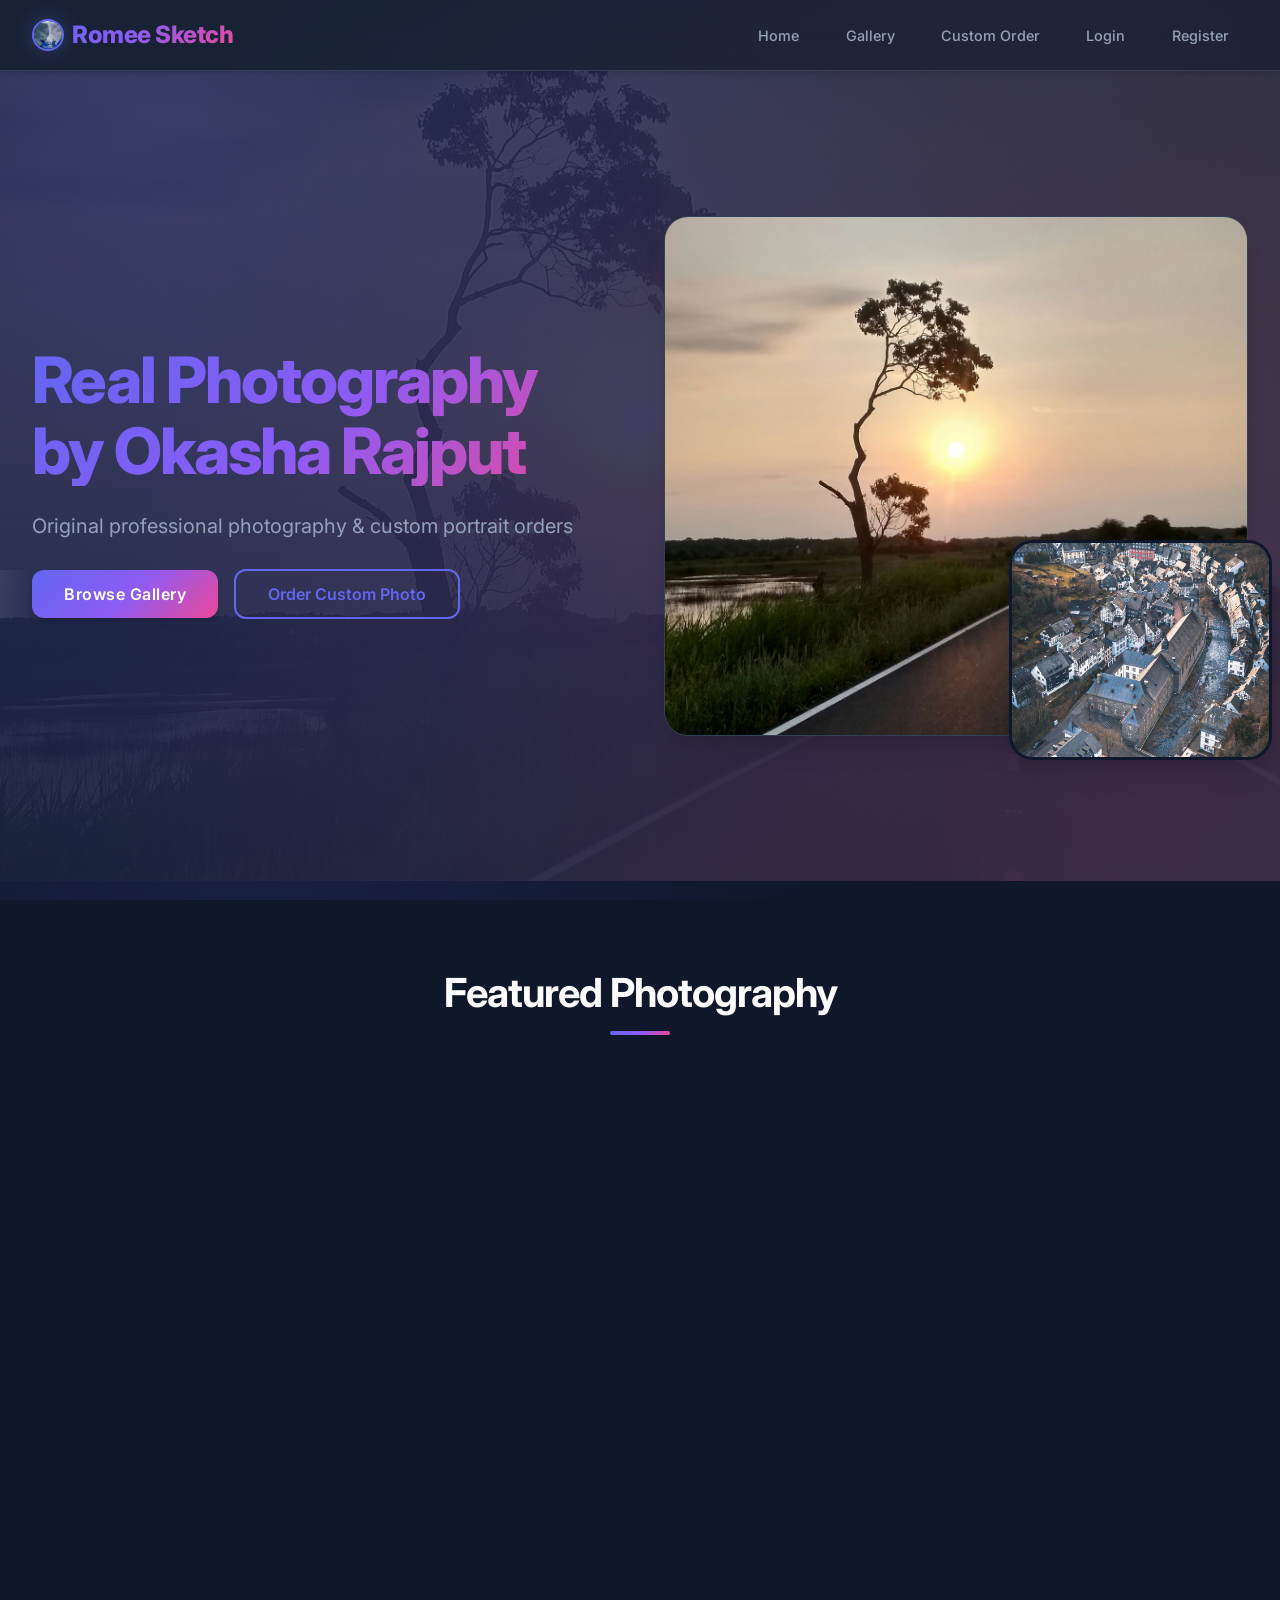
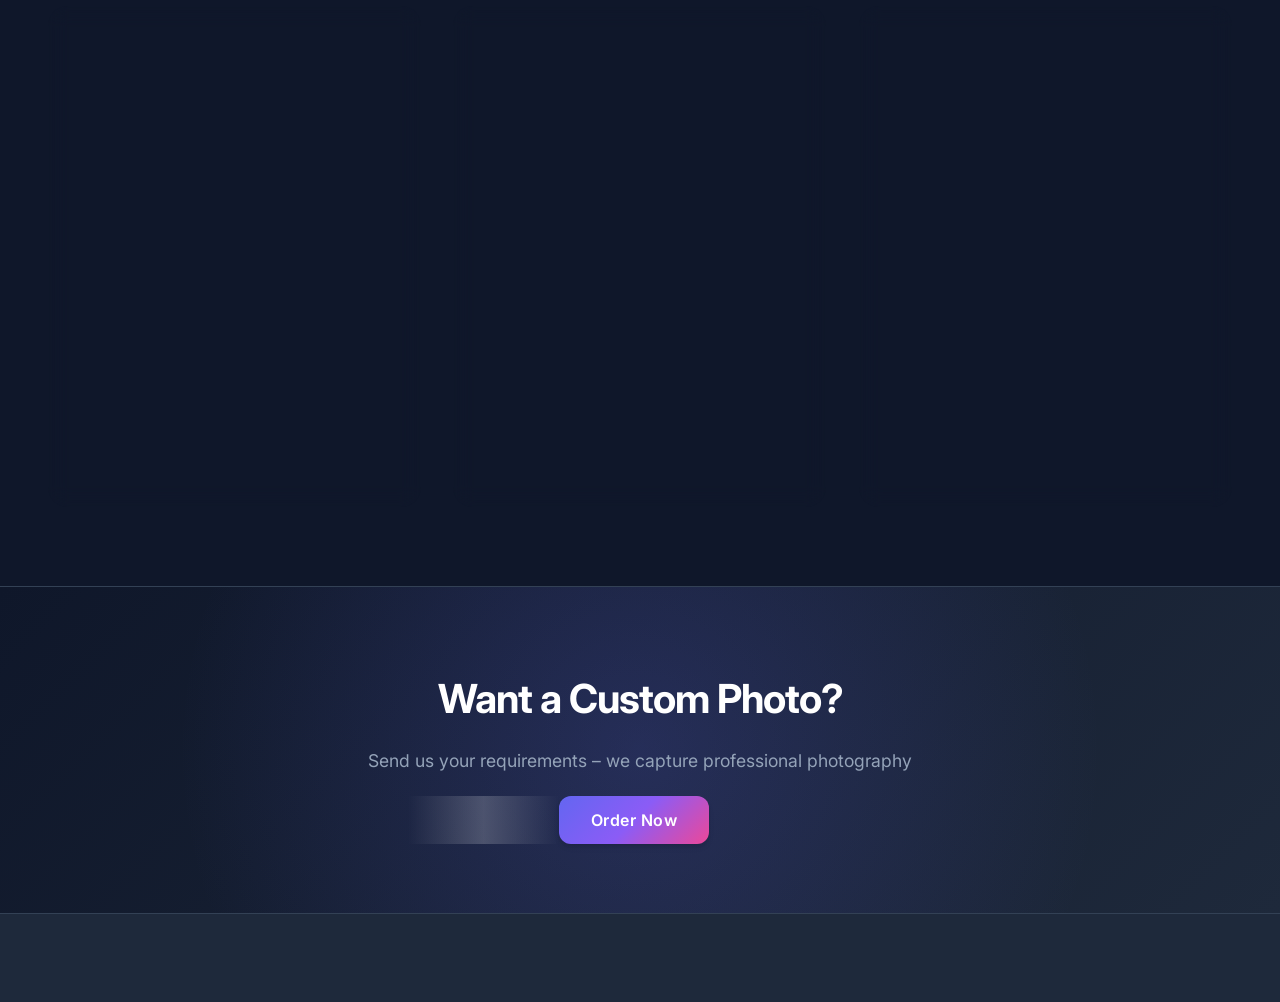
==== index.html @ 3cf7f06e "first commit" ====
﻿<!DOCTYPE html>
<html lang="en">
<head>
  <meta charset="UTF-8"/>
  <meta name="viewport" content="width=device-width, initial-scale=1.0"/>
  <title>Romee Sketch | Premium Photography</title>
  <link rel="stylesheet" href="css/style.css"/>
  <link rel="preconnect" href="https://fonts.googleapis.com">
  <link rel="preconnect" href="https://fonts.gstatic.com" crossorigin>
  <link href="https://fonts.googleapis.com/css2?family=Inter:wght@400;500;600;700;800&display=swap" rel="stylesheet">
</head>
<body>

  <!-- NAVBAR -->
  <nav class="navbar">
    <a href="index.html" class="logo">
      <img src="images/Photography/brian-gomes-QKCvdSfVJT8-unsplash.jpg" alt="Romee Sketch logo" width="32" height="32" loading="eager" decoding="async"/>
      Romee Sketch
    </a>
    <ul class="nav-links">
      <li><a href="index.html">Home</a></li>
      <li><a href="pages/gallery.html">Gallery</a></li>
      <li><a href="pages/custom-order.html">Custom Order</a></li>
      <li><a href="pages/login.html">Login</a></li>
      <li><a href="pages/register.html">Register</a></li>
    </ul>
  </nav>

  <!-- HERO -->
  <section class="hero hero--split">
    <div class="hero-inner">
      <div class="hero-content">
        <h1>Real Photography<br/>by Okasha Rajput</h1>
        <p>Original professional photography & custom portrait orders</p>
        <a href="pages/gallery.html" class="btn">Browse Gallery</a>
        <a href="pages/custom-order.html" class="btn-outline">Order Custom Photo</a>
      </div>
      <div class="hero-media">
        <img src="images/Photography/james-foulk-HJF7mZKscMs-unsplash.jpg" alt="Featured portrait photography" class="hero-photo" loading="eager" decoding="async"/>
        <img src="images/Photography/mika-baumeister-dMqr6M2iDxI-unsplash.jpg" alt="Street photography sample" class="hero-photo hero-photo--secondary" loading="lazy" decoding="async"/>
      </div>
    </div>
  </section>

  <!-- FEATURED SKETCHES (dynamic) -->
  <section class="featured">
    <h2>Featured Photography</h2>
    <div class="sketch-grid" id="featuredGrid">
        <a href="pages/detail.html?id=1" style="text-decoration:none; color:inherit;">
          <div class="sketch-card" data-category="portrait">
            <div class="sketch-img">
              <img src="images/Photography/amin-safaripour-RSP3qZrGIBM-unsplash.jpg" alt="City Portrait" loading="lazy" decoding="async"/>
            </div>
            <div class="sketch-info">
              <h3>City Portrait</h3>
              <p class="artist">by Amin Safaripour</p>
              <p class="price">View Photo</p>
              <span class="btn-small">Buy</span>
            </div>
          </div>
        </a>
        <a href="pages/detail.html?id=2" style="text-decoration:none; color:inherit;">
          <div class="sketch-card" data-category="closeup">
            <div class="sketch-img">
              <img src="images/Photography/andy-holmes-cditmHN3iwM-unsplash.jpg" alt="Morning Light" loading="lazy" decoding="async"/>
            </div>
            <div class="sketch-info">
              <h3>Morning Light</h3>
              <p class="artist">by Andy Holmes</p>
              <p class="price">View Photo</p>
              <span class="btn-small">Buy</span>
            </div>
          </div>
        </a>
        <a href="pages/detail.html?id=3" style="text-decoration:none; color:inherit;">
          <div class="sketch-card" data-category="anime">
            <div class="sketch-img">
              <img src="images/Photography/artem-tryhub-zidTOw3Iq40-unsplash.jpg" alt="Urban Frame" loading="lazy" decoding="async"/>
            </div>
            <div class="sketch-info">
              <h3>Urban Frame</h3>
              <p class="artist">by Artem Tryhub</p>
              <p class="price">View Photo</p>
              <span class="btn-small">Buy</span>
            </div>
          </div>
        </a>
        <a href="pages/detail.html?id=4" style="text-decoration:none; color:inherit;">
          <div class="sketch-card" data-category="portrait">
            <div class="sketch-img">
              <img src="images/Photography/brian-gomes-4epjIeLjAj4-unsplash.jpg" alt="Golden Hour" loading="lazy" decoding="async"/>
            </div>
            <div class="sketch-info">
              <h3>Golden Hour</h3>
              <p class="artist">by Brian Gomes</p>
              <p class="price">View Photo</p>
              <span class="btn-small">Buy</span>
            </div>
          </div>
        </a>
        <a href="pages/detail.html?id=5" style="text-decoration:none; color:inherit;">
          <div class="sketch-card" data-category="anime">
            <div class="sketch-img">
              <img src="images/Photography/brian-gomes-dX8Rt1sdIWw-unsplash.jpg" alt="Street Mood" loading="lazy" decoding="async"/>
            </div>
            <div class="sketch-info">
              <h3>Street Mood</h3>
              <p class="artist">by Brian Gomes</p>
              <p class="price">View Photo</p>
              <span class="btn-small">Buy</span>
            </div>
          </div>
        </a>
        <a href="pages/detail.html?id=6" style="text-decoration:none; color:inherit;">
          <div class="sketch-card" data-category="closeup">
            <div class="sketch-img">
              <img src="images/Photography/brian-gomes-in-pd-MQ0E0-unsplash.jpg" alt="Quiet Moment" loading="lazy" decoding="async"/>
            </div>
            <div class="sketch-info">
              <h3>Quiet Moment</h3>
              <p class="artist">by Brian Gomes</p>
              <p class="price">View Photo</p>
              <span class="btn-small">Buy</span>
            </div>
          </div>
        </a>
    </div>
  </section>

  <!-- CUSTOM ORDER BANNER -->
  <section class="custom-banner">
    <h2>Want a Custom Photo?</h2>
    <p>Send us your requirements – we capture professional photography</p>
    <a href="pages/custom-order.html" class="btn">Order Now</a>
  </section>

  <!-- FOOTER -->
  <footer class="footer">
    <p>© 2026 Romee Sketch | Okasha Rajput | Karachi, Pakistan</p>
  </footer>

  <script src="js/main.js"></script>
</body>
</html>
---- css/style.css ----
/* ============================================================
   ROME SKETCH ART – MODERN PREMIUM UI DESIGN
   Glassmorphism, Neumorphism, and Modern Gradients
   ============================================================ */

/* ---------- MODERN COLOR PALETTE ----------
   Primary: #6366f1 (Indigo)
   Secondary: #8b5cf6 (Violet)
   Accent: #ec4899 (Pink)
   Success: #10b981 (Emerald)
   Warning: #f59e0b (Amber)
   Background: #0f172a (Slate 900)
   Surface: #1e293b (Slate 800)
   Text: #f1f5f9 (Slate 100)
------------------------------------------------------------------- */

/* ---------- GLOBAL RESET & BODY ---------- */
* {
  margin: 0;
  padding: 0;
  box-sizing: border-box;
}

:root {
  --primary: #6366f1;
  --primary-dark: #4f46e5;
  --secondary: #8b5cf6;
  --accent: #ec4899;
  --success: #10b981;
  --warning: #f59e0b;
  --danger: #ef4444;
  --background: #0f172a;
  --surface: #1e293b;
  --surface-light: #334155;
  --text: #f1f5f9;
  --text-muted: #94a3b8;
  --border: #334155;
  --glass: rgba(30, 41, 59, 0.7);
  --gradient-primary: linear-gradient(135deg, #6366f1 0%, #8b5cf6 50%, #ec4899 100%);
  --gradient-secondary: linear-gradient(135deg, #0f172a 0%, #1e293b 100%);
  --shadow-sm: 0 1px 2px 0 rgba(0, 0, 0, 0.05);
  --shadow-md: 0 4px 6px -1px rgba(0, 0, 0, 0.1), 0 2px 4px -1px rgba(0, 0, 0, 0.06);
  --shadow-lg: 0 10px 15px -3px rgba(0, 0, 0, 0.1), 0 4px 6px -2px rgba(0, 0, 0, 0.05);
  --shadow-xl: 0 20px 25px -5px rgba(0, 0, 0, 0.1), 0 10px 10px -5px rgba(0, 0, 0, 0.04);
  --shadow-glow: 0 0 20px rgba(99, 102, 241, 0.3);
}

body {
  font-family: 'Inter', -apple-system, BlinkMacSystemFont, 'Segoe UI', Roboto, sans-serif;
  background: var(--background);
  color: var(--text);
  line-height: 1.6;
  overflow-x: hidden;
}

body::before {
  content: '';
  position: fixed;
  top: 0;
  left: 0;
  right: 0;
  bottom: 0;
  background: 
    radial-gradient(circle at 20% 80%, rgba(99, 102, 241, 0.15) 0%, transparent 50%),
    radial-gradient(circle at 80% 20%, rgba(236, 72, 153, 0.15) 0%, transparent 50%),
    radial-gradient(circle at 40% 40%, rgba(139, 92, 246, 0.1) 0%, transparent 50%);
  pointer-events: none;
  z-index: -1;
}

/* ---------- NAVBAR (ALL PAGES) ---------- */
.navbar {
  display: flex;
  justify-content: space-between;
  align-items: center;
  padding: 1rem 2rem;
  background: var(--glass);
  backdrop-filter: blur(20px);
  -webkit-backdrop-filter: blur(20px);
  border-bottom: 1px solid var(--border);
  position: sticky;
  top: 0;
  z-index: 1000;
  box-shadow: var(--shadow-md);
}

.logo {
  font-size: 1.5rem;
  font-weight: 800;
  text-decoration: none;
  background: var(--gradient-primary);
  -webkit-background-clip: text;
  -webkit-text-fill-color: transparent;
  background-clip: text;
  display: inline-flex;
  align-items: center;
  gap: 0.5rem;
  letter-spacing: -0.5px;
  transition: transform 0.3s ease;
}

.logo:hover {
  transform: scale(1.05);
}

.logo img {
  width: 32px;
  height: 32px;
  border-radius: 50%;
  object-fit: cover;
  border: 2px solid var(--primary);
  box-shadow: var(--shadow-glow);
  flex-shrink: 0;
}

img {
  max-width: 100%;
  height: auto;
  display: block;
}

.sketch-img img,
.gallery-carousel img,
.gallery-side img,
.gallery-single,
.hero-photo {
  width: 100%;
  background: var(--surface-light);
}

.nav-links {
  list-style: none;
  display: flex;
  gap: 0.5rem;
  align-items: center;
}

.nav-links a {
  color: var(--text-muted);
  text-decoration: none;
  font-size: 0.9rem;
  font-weight: 500;
  padding: 0.6rem 1.2rem;
  border-radius: 8px;
  transition: all 0.3s ease;
  position: relative;
  overflow: hidden;
}

.nav-links a::before {
  content: '';
  position: absolute;
  top: 0;
  left: 0;
  right: 0;
  bottom: 0;
  background: var(--gradient-primary);
  opacity: 0;
  transition: opacity 0.3s ease;
  z-index: -1;
}

.nav-links a:hover {
  color: white;
  transform: translateY(-2px);
}

.nav-links a:hover::before {
  opacity: 1;
}

/* ---------- BUTTONS (GLOBAL) ---------- */
.btn {
  background: var(--gradient-primary);
  color: white;
  padding: 0.875rem 2rem;
  border-radius: 12px;
  font-weight: 600;
  text-decoration: none;
  margin-right: 0.75rem;
  transition: all 0.3s ease;
  border: none;
  cursor: pointer;
  box-shadow: var(--shadow-md);
  position: relative;
  overflow: hidden;
  letter-spacing: 0.5px;
}

.btn::before {
  content: '';
  position: absolute;
  top: 0;
  left: -100%;
  width: 100%;
  height: 100%;
  background: linear-gradient(90deg, transparent, rgba(255,255,255,0.2), transparent);
  transition: left 0.5s ease;
}

.btn:hover::before {
  left: 100%;
}

.btn:hover {
  transform: translateY(-3px);
  box-shadow: var(--shadow-xl), var(--shadow-glow);
}

.btn:active {
  transform: translateY(-1px);
}

.btn-outline {
  border: 2px solid var(--primary);
  background: transparent;
  color: var(--primary);
  padding: 0.8rem 2rem;
  border-radius: 12px;
  font-weight: 600;
  text-decoration: none;
  transition: all 0.3s ease;
  cursor: pointer;
  position: relative;
  overflow: hidden;
}

.btn-outline::before {
  content: '';
  position: absolute;
  top: 0;
  left: 0;
  right: 0;
  bottom: 0;
  background: var(--gradient-primary);
  opacity: 0;
  transition: opacity 0.3s ease;
  z-index: -1;
}

.btn-outline:hover {
  color: white;
  transform: translateY(-3px);
  box-shadow: var(--shadow-xl), var(--shadow-glow);
}

.btn-outline:hover::before {
  opacity: 1;
}

.btn-small {
  background: var(--gradient-primary);
  color: white;
  padding: 0.5rem 1rem;
  border-radius: 8px;
  font-weight: 600;
  text-decoration: none;
  font-size: 0.85rem;
  transition: all 0.3s ease;
  display: inline-block;
  cursor: pointer;
  border: none;
  box-shadow: var(--shadow-sm);
}

.btn-small:hover {
  transform: translateY(-2px);
  box-shadow: var(--shadow-lg), var(--shadow-glow);
}

.btn-buy {
  padding: 1rem;
  background: var(--gradient-primary);
  color: white;
  border: none;
  border-radius: 12px;
  font-size: 1rem;
  font-weight: 600;
  cursor: pointer;
  transition: all 0.3s ease;
  box-shadow: var(--shadow-md);
  position: relative;
  overflow: hidden;
  letter-spacing: 0.5px;
}

.btn-buy::before {
  content: '';
  position: absolute;
  top: 0;
  left: -100%;
  width: 100%;
  height: 100%;
  background: linear-gradient(90deg, transparent, rgba(255,255,255,0.2), transparent);
  transition: left 0.5s ease;
}

.btn-buy:hover::before {
  left: 100%;
}

.btn-buy:hover {
  transform: translateY(-3px);
  box-shadow: var(--shadow-xl), var(--shadow-glow);
}

.btn-plan {
  width: 100%;
  padding: 0.75rem;
  background: var(--gradient-primary);
  color: white;
  border: none;
  border-radius: 8px;
  font-weight: 600;
  cursor: pointer;
  transition: all 0.3s ease;
  box-shadow: var(--shadow-sm);
}

.btn-plan:hover {
  transform: translateY(-2px);
  box-shadow: var(--shadow-lg), var(--shadow-glow);
}

/* ---------- FOOTER (ALL PAGES) ---------- */
.footer {
  padding: 2rem 3rem;
  text-align: center;
  color: var(--text-muted);
  font-size: 0.875rem;
  background: var(--surface);
  border-top: 1px solid var(--border);
  backdrop-filter: blur(10px);
  -webkit-backdrop-filter: blur(10px);
}

/* ---------- INDEX.HTML – HERO ---------- */
.hero {
  min-height: 90vh;
  display: flex;
  align-items: center;
  justify-content: center;
  text-align: center;
  background: var(--gradient-secondary);
  padding: 4rem 2rem;
  position: relative;
  overflow: hidden;
}

.hero--split {
  text-align: left;
}

.hero-inner {
  position: relative;
  z-index: 1;
  width: 100%;
  max-width: 1400px;
  margin: 0 auto;
  display: grid;
  grid-template-columns: 1fr 1fr;
  gap: 3rem;
  align-items: center;
}

.hero-media {
  position: relative;
  min-height: 420px;
}

.hero-photo {
  width: 100%;
  max-height: 520px;
  object-fit: cover;
  border-radius: 24px;
  border: 1px solid var(--border);
  box-shadow: var(--shadow-xl);
}

.hero-photo--secondary {
  position: absolute;
  right: -1.5rem;
  bottom: -1.5rem;
  width: 45%;
  max-height: 220px;
  border: 3px solid var(--background);
}

.hero::after {
  content: '';
  position: absolute;
  inset: 0;
  background:
    linear-gradient(rgba(15, 23, 42, 0.35), rgba(15, 23, 42, 0.65)),
    url('../images/Photography/james-foulk-HJF7mZKscMs-unsplash.jpg') center/cover no-repeat;
  opacity: 0.18;
  z-index: 0;
}

.hero::before {
  content: '';
  position: absolute;
  top: -50%;
  left: -50%;
  width: 200%;
  height: 200%;
  background: 
    radial-gradient(circle at 30% 30%, rgba(99, 102, 241, 0.3) 0%, transparent 50%),
    radial-gradient(circle at 70% 70%, rgba(236, 72, 153, 0.2) 0%, transparent 50%);
  animation: float 20s ease-in-out infinite;
}

@keyframes float {
  0%, 100% { transform: translate(0, 0) rotate(0deg); }
  50% { transform: translate(-2%, 2%) rotate(5deg); }
}

.hero--split .hero-content {
  text-align: left;
}

.hero-content {
  position: relative;
  z-index: 1;
  max-width: 800px;
}

.hero-content h1 {
  font-size: 4rem;
  font-weight: 800;
  color: white;
  line-height: 1.1;
  margin-bottom: 1.5rem;
  letter-spacing: -2px;
  background: var(--gradient-primary);
  -webkit-background-clip: text;
  -webkit-text-fill-color: transparent;
  background-clip: text;
  animation: fadeInUp 1s ease;
}

.hero-content p {
  color: var(--text-muted);
  font-size: 1.25rem;
  margin-bottom: 2.5rem;
  animation: fadeInUp 1s ease 0.2s backwards;
}

@keyframes fadeInUp {
  from {
    opacity: 0;
    transform: translateY(30px);
  }
  to {
    opacity: 1;
    transform: translateY(0);
  }
}

/* ---------- INDEX.HTML – FEATURED SKETCHES ---------- */
.featured {
  padding: 5rem 3rem;
  text-align: center;
}

.featured h2 {
  font-size: 2.5rem;
  font-weight: 700;
  color: white;
  margin-bottom: 3rem;
  letter-spacing: -1px;
  position: relative;
  display: inline-block;
}

.featured h2::after {
  content: '';
  position: absolute;
  bottom: -10px;
  left: 50%;
  transform: translateX(-50%);
  width: 60px;
  height: 4px;
  background: var(--gradient-primary);
  border-radius: 2px;
}

.sketch-grid {
  display: grid;
  grid-template-columns: repeat(auto-fit, minmax(300px, 1fr));
  gap: 2rem;
  max-width: 1400px;
  margin: 0 auto;
}

.sketch-card {
  background: var(--surface);
  border: 1px solid var(--border);
  border-radius: 20px;
  overflow: hidden;
  transition: all 0.4s cubic-bezier(0.4, 0, 0.2, 1);
  position: relative;
  backdrop-filter: blur(10px);
  -webkit-backdrop-filter: blur(10px);
}

.sketch-card::before {
  content: '';
  position: absolute;
  top: 0;
  left: 0;
  right: 0;
  bottom: 0;
  background: var(--gradient-primary);
  opacity: 0;
  transition: opacity 0.4s ease;
  z-index: 0;
}

.sketch-card:hover {
  transform: translateY(-8px) scale(1.02);
  border-color: var(--primary);
  box-shadow: var(--shadow-xl), var(--shadow-glow);
}

.sketch-card:hover::before {
  opacity: 0.1;
}

.sketch-img {
  height: 280px;
  background: var(--surface-light);
  display: flex;
  align-items: center;
  justify-content: center;
  position: relative;
  overflow: hidden;
}

.sketch-img img {
  width: 100%;
  height: 100%;
  object-fit: cover;
  transition: transform 0.4s ease;
}

.sketch-card:hover .sketch-img img {
  transform: scale(1.1);
}

.sketch-info {
  padding: 1.5rem;
  text-align: left;
  position: relative;
  z-index: 1;
}

.sketch-info h3 {
  color: white;
  font-size: 1.25rem;
  font-weight: 600;
  margin-bottom: 0.5rem;
  letter-spacing: -0.5px;
}

.artist {
  color: var(--text-muted);
  font-size: 0.875rem;
  margin-bottom: 1rem;
  font-weight: 500;
}

.price {
  color: var(--accent);
  font-size: 1.5rem;
  font-weight: 700;
  margin-bottom: 1rem;
  background: var(--gradient-primary);
  -webkit-background-clip: text;
  -webkit-text-fill-color: transparent;
  background-clip: text;
}

/* ---------- INDEX.HTML – CUSTOM BANNER ---------- */
.custom-banner {
  padding: 5rem 3rem;
  background: var(--gradient-secondary);
  text-align: center;
  border-top: 1px solid var(--border);
  border-bottom: 1px solid var(--border);
  position: relative;
  overflow: hidden;
}

.custom-banner::before {
  content: '';
  position: absolute;
  top: 0;
  left: 0;
  right: 0;
  bottom: 0;
  background: 
    radial-gradient(circle at 50% 50%, rgba(99, 102, 241, 0.2) 0%, transparent 70%);
  animation: pulse 4s ease-in-out infinite;
}

@keyframes pulse {
  0%, 100% { opacity: 0.5; }
  50% { opacity: 1; }
}

.custom-banner h2 {
  font-size: 2.5rem;
  color: white;
  margin-bottom: 1rem;
  font-weight: 700;
  letter-spacing: -1px;
  position: relative;
  z-index: 1;
}

.custom-banner p {
  color: var(--text-muted);
  margin-bottom: 2rem;
  font-size: 1.1rem;
  position: relative;
  z-index: 1;
}

/* ---------- PAGE HEADER (Gallery, Custom Order, etc.) ---------- */
.page-header {
  padding: 4rem 3rem 2rem;
  text-align: center;
  background: var(--gradient-secondary);
  border-bottom: 1px solid var(--border);
  position: relative;
  overflow: hidden;
}

.page-header::before {
  content: '';
  position: absolute;
  inset: 0;
  background:
    linear-gradient(rgba(15, 23, 42, 0.82), rgba(15, 23, 42, 0.92)),
    url('../images/Photography/ricardo-diaz-eiYAPgqbk3A-unsplash.jpg') center/cover no-repeat;
  z-index: 0;
}

.page-header h1,
.page-header p {
  position: relative;
  z-index: 1;
}

.page-header h1 {
  font-size: 3rem;
  color: white;
  margin-bottom: 0.75rem;
  font-weight: 700;
  letter-spacing: -1px;
  background: var(--gradient-primary);
  -webkit-background-clip: text;
  -webkit-text-fill-color: transparent;
  background-clip: text;
}

.page-header p {
  color: var(--text-muted);
  font-size: 1.1rem;
}

/* ---------- GALLERY.HTML – FILTER BAR ---------- */
.filter-bar {
  display: flex;
  justify-content: center;
  gap: 0.75rem;
  padding: 2rem 3rem 3rem;
  flex-wrap: wrap;
}

.filter-btn {
  padding: 0.75rem 1.5rem;
  background: var(--surface);
  border: 1px solid var(--border);
  color: var(--text-muted);
  border-radius: 25px;
  cursor: pointer;
  font-size: 0.9rem;
  font-weight: 500;
  transition: all 0.3s ease;
  backdrop-filter: blur(10px);
  -webkit-backdrop-filter: blur(10px);
}

.filter-btn:hover {
  border-color: var(--primary);
  color: white;
  transform: translateY(-2px);
  box-shadow: var(--shadow-md);
}

.filter-btn.active {
  background: var(--gradient-primary);
  color: white;
  border-color: transparent;
  font-weight: 600;
  box-shadow: var(--shadow-glow);
}

/* ---------- GALLERY.HTML – GALLERY SECTION ---------- */
.gallery-section {
  padding: 0 3rem 5rem;
}

/* ---------- DETAIL.HTML – SKETCH DETAIL PAGE ---------- */
.detail-container {
  display: grid;
  grid-template-columns: 1.2fr 0.8fr;
  gap: 3rem;
  padding: 4rem 3rem;
  max-width: 1400px;
  margin: 0 auto;
}

.detail-image img {
  width: 100%;
  border-radius: 20px;
  border: 1px solid var(--border);
  box-shadow: var(--shadow-lg);
}

.detail-info h1 {
  font-size: 2.5rem;
  color: white;
  margin-bottom: 0.5rem;
  font-weight: 700;
  letter-spacing: -1px;
}

.detail-desc {
  color: var(--text-muted);
  line-height: 1.8;
  margin: 1.5rem 0 2rem;
  font-size: 1rem;
}

.price-box {
  background: var(--surface);
  border: 1px solid var(--border);
  border-radius: 16px;
  padding: 1.5rem;
  margin-bottom: 2rem;
  backdrop-filter: blur(10px);
  -webkit-backdrop-filter: blur(10px);
}

.detail-price {
  font-size: 2.5rem;
  font-weight: 700;
  color: var(--accent);
  margin-bottom: 0.75rem;
  background: var(--gradient-primary);
  -webkit-background-clip: text;
  -webkit-text-fill-color: transparent;
  background-clip: text;
}

.vuln-note {
  color: var(--danger);
  font-size: 0.8rem;
  background: rgba(239, 68, 68, 0.1);
  border: 1px solid rgba(239, 68, 68, 0.3);
  padding: 0.75rem 1rem;
  border-radius: 8px;
  margin-top: 0.75rem;
  font-weight: 500;
}

.buy-form {
  display: flex;
  flex-direction: column;
  gap: 1.25rem;
}

/* ---------- FORM ELEMENTS (shared: detail, custom-order, auth, admin) ---------- */
.form-group {
  display: flex;
  flex-direction: column;
  gap: 0.5rem;
}

.form-group label {
  color: var(--text-muted);
  font-size: 0.875rem;
  font-weight: 500;
  letter-spacing: 0.5px;
}

.form-group input,
.form-group select,
.form-group textarea {
  padding: 0.875rem 1rem;
  background: var(--surface);
  border: 1px solid var(--border);
  border-radius: 12px;
  color: var(--text);
  font-size: 0.95rem;
  outline: none;
  transition: all 0.3s ease;
  backdrop-filter: blur(10px);
  -webkit-backdrop-filter: blur(10px);
}

.form-group input:focus,
.form-group textarea:focus,
.form-group select:focus {
  border-color: var(--primary);
  box-shadow: 0 0 0 3px rgba(99, 102, 241, 0.2);
  transform: translateY(-1px);
}

.form-group textarea {
  height: 100px;
  resize: vertical;
  font-family: inherit;
}

.success-box {
  background: rgba(16, 185, 129, 0.1);
  border: 1px solid rgba(16, 185, 129, 0.3);
  border-radius: 12px;
  padding: 1.25rem;
  color: var(--success);
  line-height: 1.8;
  font-weight: 500;
}

/* ---------- CUSTOM-ORDER.HTML – PRICING CARDS & FORM ---------- */
.order-container {
  max-width: 1200px;
  margin: 0 auto;
  padding: 3rem 3rem 5rem;
}

.pricing-cards {
  display: grid;
  grid-template-columns: repeat(auto-fit, minmax(280px, 1fr));
  gap: 1.5rem;
  margin-bottom: 3rem;
}

.price-card {
  background: var(--surface);
  border: 1px solid var(--border);
  border-radius: 20px;
  padding: 2rem 1.5rem;
  text-align: center;
  cursor: pointer;
  transition: all 0.4s cubic-bezier(0.4, 0, 0.2, 1);
  position: relative;
  overflow: hidden;
  backdrop-filter: blur(10px);
  -webkit-backdrop-filter: blur(10px);
}

.price-card::before {
  content: '';
  position: absolute;
  top: 0;
  left: 0;
  right: 0;
  bottom: 0;
  background: var(--gradient-primary);
  opacity: 0;
  transition: opacity 0.4s ease;
  z-index: 0;
}

.price-card:hover {
  border-color: var(--primary);
  transform: translateY(-8px);
  box-shadow: var(--shadow-xl), var(--shadow-glow);
}

.price-card:hover::before {
  opacity: 0.1;
}

.price-card h3 {
  color: white;
  font-size: 1.5rem;
  margin-bottom: 1rem;
  font-weight: 700;
  position: relative;
  z-index: 1;
}

.card-price {
  font-size: 2.25rem;
  font-weight: 700;
  color: var(--accent);
  margin-bottom: 1.5rem;
  background: var(--gradient-primary);
  -webkit-background-clip: text;
  -webkit-text-fill-color: transparent;
  background-clip: text;
  position: relative;
  z-index: 1;
}

.price-card ul {
  list-style: none;
  margin-bottom: 1.5rem;
  text-align: left;
  display: flex;
  flex-direction: column;
  gap: 0.75rem;
  position: relative;
  z-index: 1;
}

.price-card ul li {
  color: var(--text-muted);
  font-size: 0.9rem;
  font-weight: 500;
}

.featured-plan {
  border-color: var(--primary);
  transform: scale(1.05);
  box-shadow: var(--shadow-lg);
}

.order-form-box {
  background: var(--surface);
  border: 1px solid var(--border);
  border-radius: 20px;
  padding: 2.5rem;
  display: flex;
  flex-direction: column;
  gap: 1.5rem;
  backdrop-filter: blur(10px);
  -webkit-backdrop-filter: blur(10px);
}

.order-form-box h2 {
  color: white;
  margin-bottom: 0.5rem;
  font-weight: 700;
  font-size: 1.75rem;
}

.vuln-tag {
  color: var(--danger);
  font-size: 0.7rem;
  background: rgba(239, 68, 68, 0.1);
  border: 1px solid rgba(239, 68, 68, 0.3);
  padding: 0.25rem 0.5rem;
  border-radius: 6px;
  margin-left: 0.5rem;
  font-weight: 600;
  text-transform: uppercase;
  letter-spacing: 0.5px;
}

/* ---------- LOGIN.HTML & REGISTER.HTML – AUTH PAGES ---------- */
.auth-page {
  min-height: 90vh;
  display: flex;
  align-items: center;
  justify-content: center;
  padding: 2rem 1.5rem;
  background: var(--gradient-secondary);
  position: relative;
  overflow: hidden;
}

.auth-page::before {
  content: '';
  position: absolute;
  top: -50%;
  left: -50%;
  width: 200%;
  height: 200%;
  background: 
    radial-gradient(circle at 30% 70%, rgba(99, 102, 241, 0.2) 0%, transparent 50%),
    radial-gradient(circle at 70% 30%, rgba(236, 72, 153, 0.15) 0%, transparent 50%);
  animation: float 15s ease-in-out infinite;
}

.auth-box {
  background: var(--surface);
  border: 1px solid var(--border);
  border-radius: 24px;
  padding: 3rem 2.5rem;
  width: 100%;
  max-width: 480px;
  backdrop-filter: blur(20px);
  -webkit-backdrop-filter: blur(20px);
  box-shadow: var(--shadow-xl);
  position: relative;
  z-index: 1;
}

.auth-box h2 {
  color: white;
  margin-bottom: 0.5rem;
  font-size: 2rem;
  font-weight: 700;
  letter-spacing: -1px;
}

.sub {
  color: var(--text-muted);
  margin-bottom: 2rem;
  font-size: 0.95rem;
  font-weight: 500;
}

/* ---------- DASHBOARD.HTML – USER DASHBOARD ---------- */
.dashboard-container {
  max-width: 1200px;
  margin: 0 auto;
  padding: 3rem;
}

.dash-header {
  margin-bottom: 3rem;
}

.dash-header h1 {
  color: white;
  margin-bottom: 0.5rem;
  font-size: 2.5rem;
  font-weight: 700;
  letter-spacing: -1px;
}

.dash-header p {
  color: var(--text-muted);
  font-size: 1.1rem;
}

.dash-section {
  background: var(--surface);
  border: 1px solid var(--border);
  border-radius: 20px;
  padding: 2rem;
  margin-bottom: 2rem;
  transition: all 0.3s ease;
  backdrop-filter: blur(10px);
  -webkit-backdrop-filter: blur(10px);
}

.dash-section:hover {
  border-color: var(--primary);
  box-shadow: var(--shadow-lg);
}

.dash-section h2 {
  color: white;
  margin-bottom: 1.5rem;
  font-size: 1.5rem;
  font-weight: 600;
}

.dash-table {
  width: 100%;
  border-collapse: collapse;
}

.dash-table th {
  background: var(--surface-light);
  color: var(--text-muted);
  padding: 1rem 1.25rem;
  text-align: left;
  font-size: 0.85rem;
  font-weight: 600;
  text-transform: uppercase;
  letter-spacing: 0.5px;
  border-radius: 8px 8px 0 0;
}

.dash-table td {
  padding: 1rem 1.25rem;
  border-bottom: 1px solid var(--border);
  color: var(--text);
  font-size: 0.9rem;
}

.dash-table tr:last-child td {
  border-bottom: none;
}

.dash-table tr:hover td {
  background: rgba(99, 102, 241, 0.05);
}

.badge {
  padding: 0.375rem 0.75rem;
  border-radius: 20px;
  font-size: 0.75rem;
  font-weight: 600;
  text-transform: uppercase;
  letter-spacing: 0.5px;
}

.badge.pending {
  background: rgba(245, 158, 11, 0.15);
  color: var(--warning);
  border: 1px solid rgba(245, 158, 11, 0.3);
}

.badge.done {
  background: rgba(16, 185, 129, 0.15);
  color: var(--success);
  border: 1px solid rgba(16, 185, 129, 0.3);
}

.badge.admin {
  background: rgba(239, 68, 68, 0.15);
  color: var(--danger);
  border: 1px solid rgba(239, 68, 68, 0.3);
}

.badge.user {
  background: rgba(255, 255, 255, 0.05);
  color: var(--text-muted);
  border: 1px solid var(--border);
}

.info-box {
  background: var(--background);
  border: 1px solid var(--border);
  border-radius: 12px;
  padding: 1.5rem;
  display: flex;
  flex-direction: column;
  gap: 0.75rem;
}

.info-box p {
  color: var(--text-muted);
  font-size: 0.9rem;
  font-weight: 500;
}

.info-box strong {
  color: white;
}

/* ---------- ADMIN.HTML – ADMIN PANEL ---------- */
.admin-container {
  max-width: 1200px;
  margin: 0 auto;
  padding: 3rem 3rem 5rem;
}

.admin-container h1 {
  color: white;
  margin-bottom: 2rem;
  font-size: 2.5rem;
  font-weight: 700;
  letter-spacing: -1px;
}

.admin-stats {
  display: grid;
  grid-template-columns: repeat(auto-fit, minmax(220px, 1fr));
  gap: 1.5rem;
  margin-bottom: 3rem;
}

.admin-stat {
  background: var(--surface);
  border: 1px solid var(--border);
  border-radius: 20px;
  padding: 2rem;
  text-align: center;
  transition: all 0.3s ease;
  cursor: pointer;
  backdrop-filter: blur(10px);
  -webkit-backdrop-filter: blur(10px);
}

.admin-stat:hover {
  border-color: var(--primary);
  transform: translateY(-5px);
  box-shadow: var(--shadow-xl), var(--shadow-glow);
}

.admin-stat h3 {
  color: var(--accent);
  font-size: 2rem;
  margin-bottom: 0.5rem;
  font-weight: 700;
  background: var(--gradient-primary);
  -webkit-background-clip: text;
  -webkit-text-fill-color: transparent;
  background-clip: text;
}

.admin-stat p {
  color: var(--text-muted);
  font-size: 0.875rem;
  font-weight: 500;
  text-transform: uppercase;
  letter-spacing: 0.5px;
}

.admin-section {
  background: var(--surface);
  border: 1px solid var(--border);
  border-radius: 20px;
  padding: 2rem;
  margin-bottom: 2rem;
  backdrop-filter: blur(10px);
  -webkit-backdrop-filter: blur(10px);
}

.admin-section h2 {
  color: white;
  margin-bottom: 1.5rem;
  font-size: 1.5rem;
  font-weight: 600;
}

/* ---------- CUSTOM ORDER PLAN ACTIVE STATE ---------- */
.active-plan {
  border: 2px solid var(--primary) !important;
  box-shadow: var(--shadow-xl), var(--shadow-glow);
  transform: scale(1.05);
}

/* ---------- GLOBAL RESPONSIVE ---------- */
@media (max-width: 768px) {
  .navbar {
    padding: 1rem 1.5rem;
    flex-direction: column;
    gap: 1rem;
  }

  .nav-links {
    flex-wrap: wrap;
    justify-content: center;
  }

  .hero-inner {
    grid-template-columns: 1fr;
    text-align: center;
  }

  .hero-media {
    min-height: 280px;
    order: -1;
  }

  .hero-photo--secondary {
    position: static;
    width: 70%;
    margin: -3rem auto 0;
  }

  .hero-content h1 {
    font-size: 2.5rem;
  }

  .hero-content p {
    font-size: 1rem;
  }

  .featured {
    padding: 3rem 1.5rem;
  }

  .featured h2 {
    font-size: 2rem;
  }

  .sketch-grid {
    grid-template-columns: 1fr;
  }

  .detail-container {
    grid-template-columns: 1fr;
    padding: 2rem 1.5rem;
  }

  .pricing-cards {
    grid-template-columns: 1fr;
  }

  .order-container {
    padding: 2rem 1.5rem 3rem;
  }

  .admin-stats {
    grid-template-columns: 1fr;
  }

  .dashboard-container {
    padding: 2rem 1.5rem;
  }

  .btn,
  .btn-outline {
    display: block;
    width: 100%;
    margin: 0.5rem 0;
    text-align: center;
  }

  .btn {
    margin-right: 0;
  }

  .page-header h1 {
    font-size: 2rem;
  }

  .auth-box {
    padding: 2rem 1.5rem;
  }
}

/* ========== DETAIL PAGE GALLERY ========== */
/* Side by side for 2 images */
.gallery-side {
  display: flex;
  flex-direction: row;
  gap: 1rem;
  width: 100%;
}

.gallery-side .img-wrap {
  position: relative;
  flex: 1;
  min-width: 0;
}

.gallery-side img {
  width: 100%;
  max-height: 70vh;
  object-fit: contain;
  border-radius: 16px;
  border: 1px solid var(--border);
  cursor: pointer;
  display: block;
  transition: transform 0.3s ease;
}

.gallery-side img:hover {
  transform: scale(1.02);
}

.gallery-label {
  position: absolute;
  top: 12px;
  left: 12px;
  background: rgba(15, 23, 42, 0.9);
  color: white;
  padding: 0.5rem 1rem;
  border-radius: 8px;
  font-size: 0.75rem;
  font-weight: 600;
  z-index: 5;
  backdrop-filter: blur(10px);
  -webkit-backdrop-filter: blur(10px);
  border: 1px solid var(--border);
}

/* Carousel for 3+ images */
.gallery-carousel {
  position: relative;
  overflow: hidden;
  width: 100%;
  border-radius: 16px;
}

.gallery-carousel img {
  width: 100%;
  max-height: 70vh;
  object-fit: contain;
  border-radius: 16px;
  border: 1px solid var(--border);
  display: block;
  transition: transform 0.3s ease;
}

.gallery-carousel img:hover {
  transform: scale(1.02);
}

.gallery-single {
  width: 100%;
  max-height: 70vh;
  object-fit: contain;
  border-radius: 16px;
  border: 1px solid var(--border);
  display: block;
  transition: transform 0.3s ease;
}

.gallery-single:hover {
  transform: scale(1.02);
}

.gallery-dots {
  display: flex;
  justify-content: center;
  gap: 0.75rem;
  margin-top: 1.5rem;
}

.gallery-dot {
  width: 12px;
  height: 12px;
  border-radius: 50%;
  background: var(--surface-light);
  cursor: pointer;
  transition: all 0.3s ease;
  border: 2px solid var(--border);
}

.gallery-dot:hover {
  background: var(--primary);
  border-color: var(--primary);
}

.gallery-dot.active {
  background: var(--primary);
  border-color: var(--primary);
  box-shadow: var(--shadow-glow);
}

.gallery-arrow {
  position: absolute;
  top: 50%;
  transform: translateY(-50%);
  background: rgba(15, 23, 42, 0.9);
  color: white;
  border: 1px solid var(--border);
  padding: 1rem 1.25rem;
  cursor: pointer;
  font-size: 1.25rem;
  border-radius: 50%;
  z-index: 10;
  transition: all 0.3s ease;
  backdrop-filter: blur(10px);
  -webkit-backdrop-filter: blur(10px);
}

.gallery-arrow:hover {
  background: var(--primary);
  border-color: var(--primary);
  transform: translateY(-50%) scale(1.1);
  box-shadow: var(--shadow-glow);
}

.gallery-arrow.left {
  left: 1rem;
}

.gallery-arrow.right {
  right: 1rem;
}

/* Fix detail container to give images more space */
.detail-container {
  display: grid;
  grid-template-columns: 1.3fr 0.7fr;
  gap: 3rem;
  padding: 4rem 3rem;
  max-width: 1400px;
  margin: 0 auto;
}

/* Responsive */
@media (max-width: 900px) {
  .detail-container {
    grid-template-columns: 1fr;
    padding: 2rem 1.5rem;
  }

  .gallery-side {
    flex-direction: column;
  }

  .gallery-arrow {
    padding: 0.75rem 1rem;
    font-size: 1rem;
  }

  .gallery-arrow.left {
    left: 0.5rem;
  }

  .gallery-arrow.right {
    right: 0.5rem;
  }
}
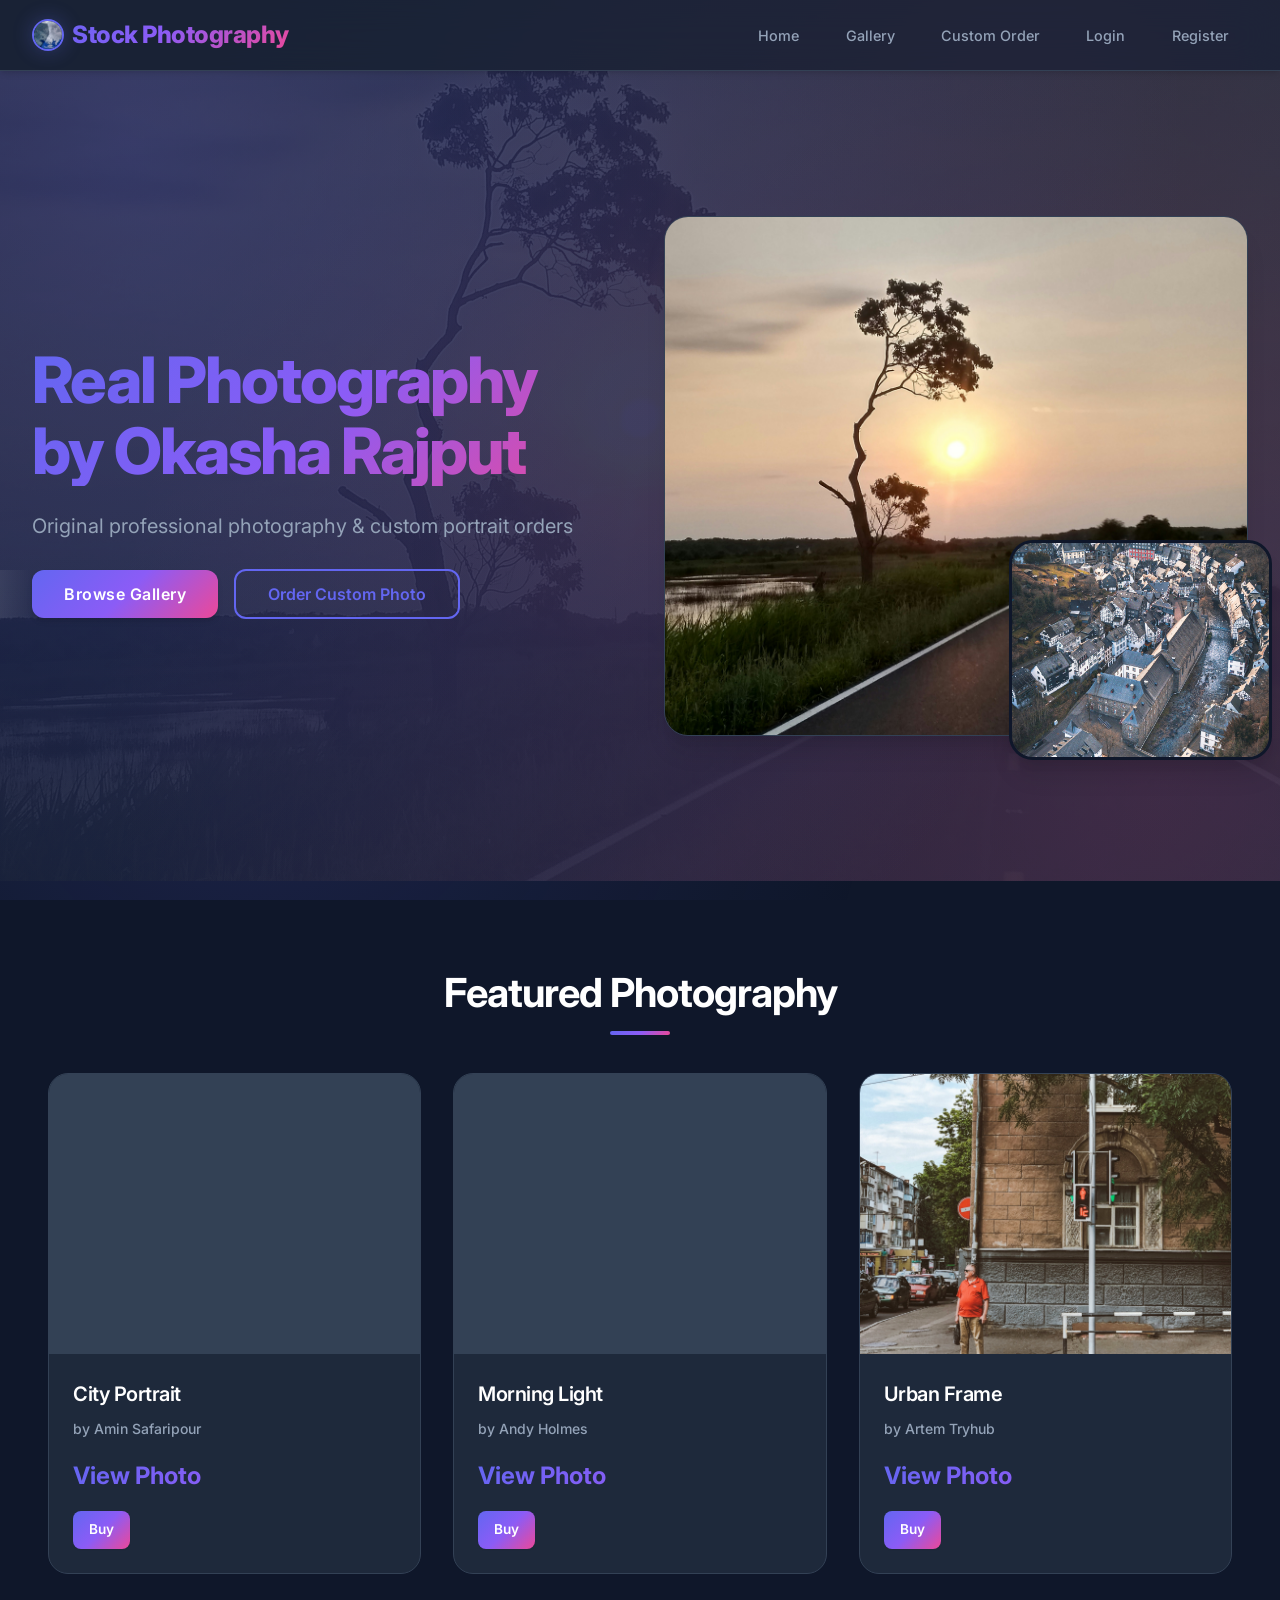
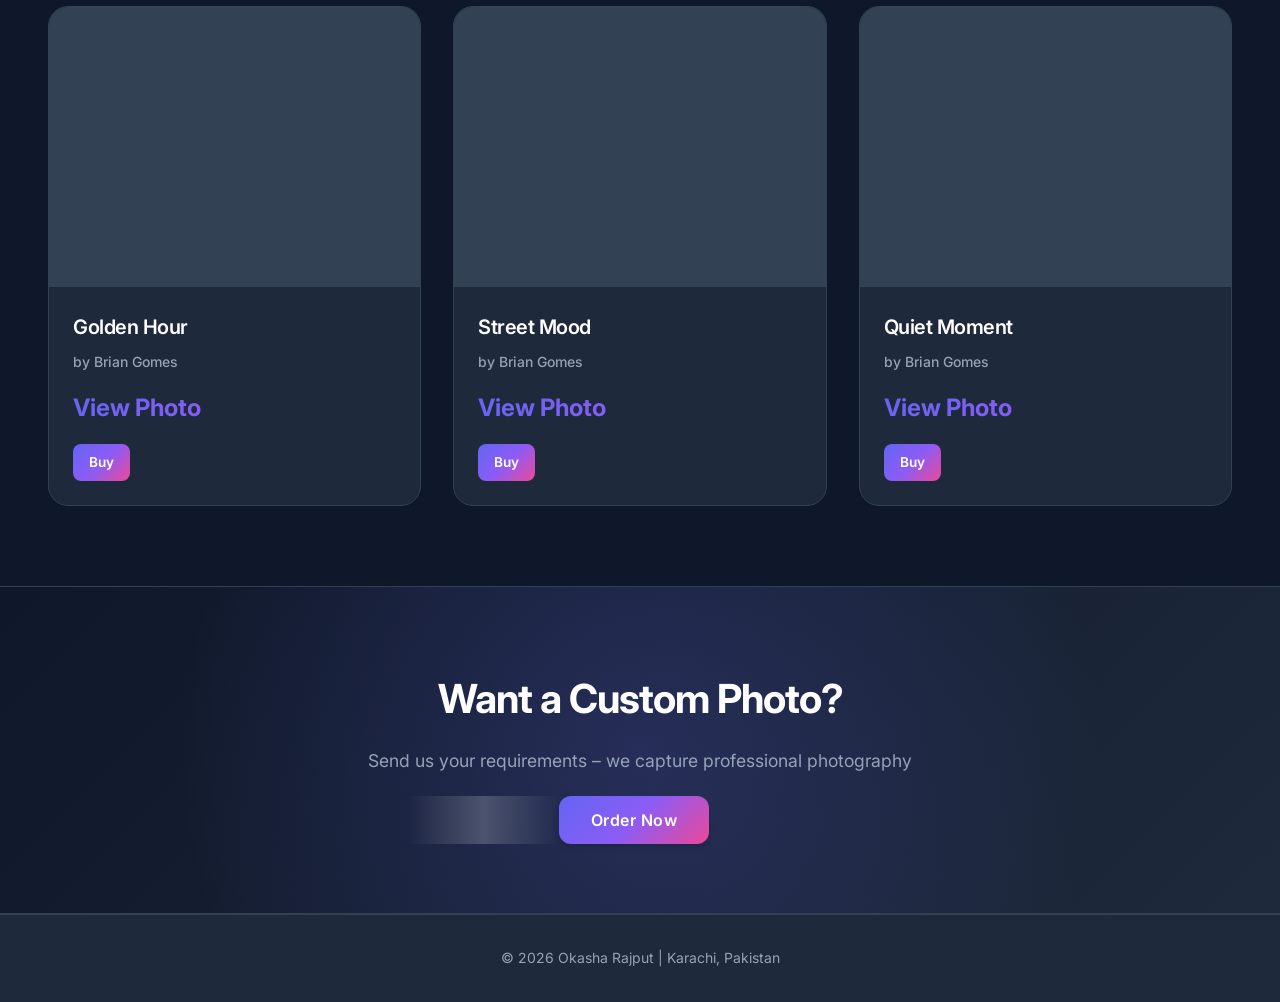
==== commit 15328a13: "fix" ====
--- a/index.html
+++ b/index.html
@@ -3,7 +3,7 @@
 <head>
   <meta charset="UTF-8"/>
   <meta name="viewport" content="width=device-width, initial-scale=1.0"/>
-  <title>Romee Sketch | Premium Photography</title>
+  <title>Stock Photography | Premium Photography</title>
   <link rel="stylesheet" href="css/style.css"/>
   <link rel="preconnect" href="https://fonts.googleapis.com">
   <link rel="preconnect" href="https://fonts.gstatic.com" crossorigin>
@@ -15,7 +15,7 @@
   <nav class="navbar">
     <a href="index.html" class="logo">
       <img src="images/Photography/brian-gomes-QKCvdSfVJT8-unsplash.jpg" alt="Romee Sketch logo" width="32" height="32" loading="eager" decoding="async"/>
-      Romee Sketch
+      Stock Photography
     </a>
     <ul class="nav-links">
       <li><a href="index.html">Home</a></li>
@@ -136,7 +136,7 @@
 
   <!-- FOOTER -->
   <footer class="footer">
-    <p>© 2026 Romee Sketch | Okasha Rajput | Karachi, Pakistan</p>
+    <p>© 2026 Okasha Rajput | Karachi, Pakistan</p>
   </footer>
 
   <script src="js/main.js"></script>
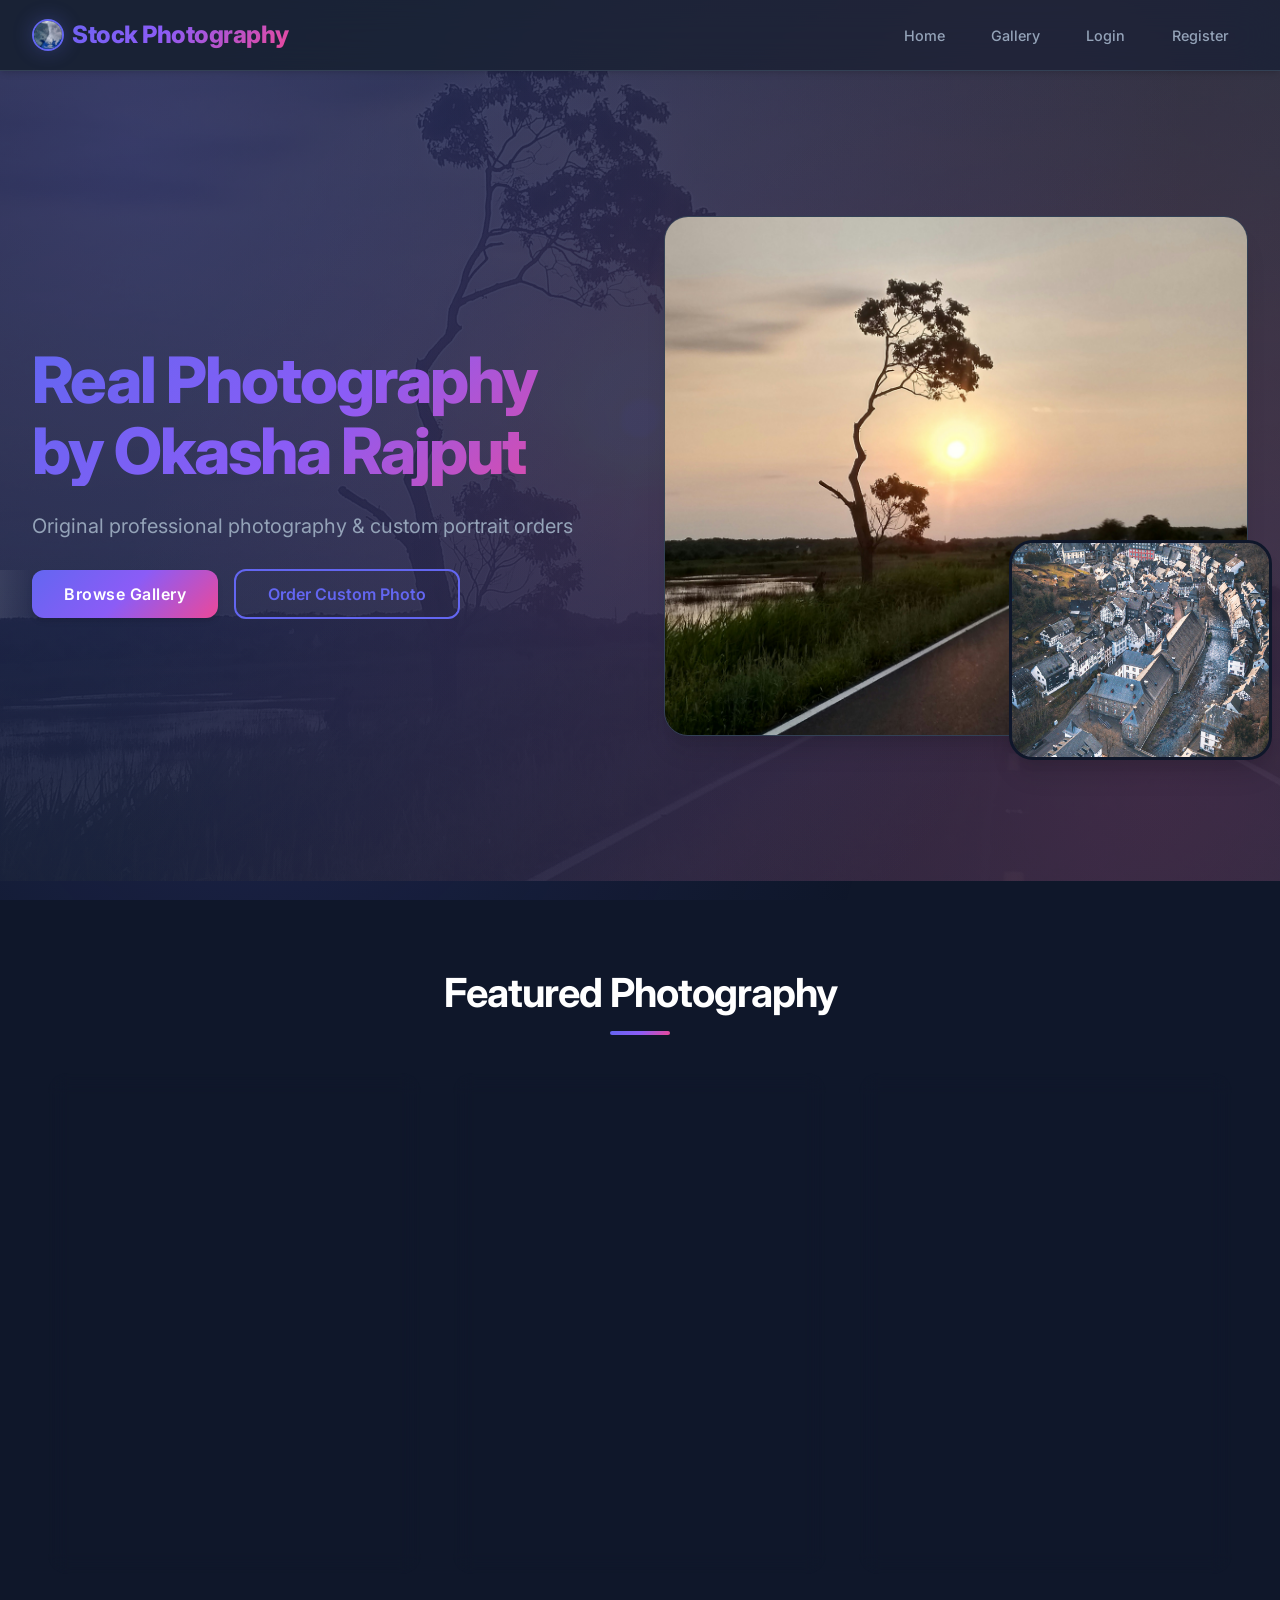
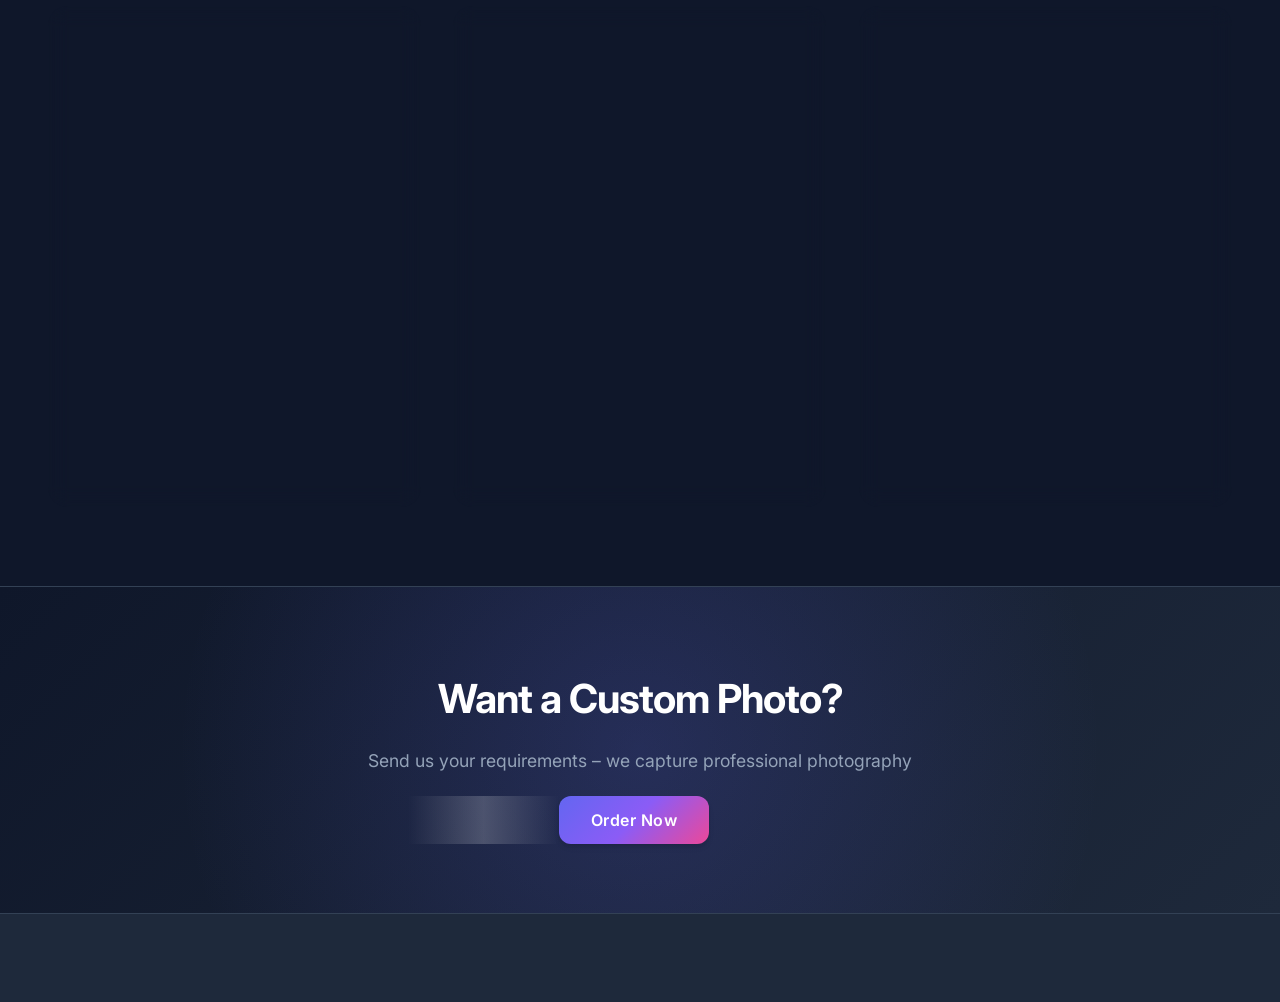
==== commit 1aba1fa5: "nav edit" ====
--- a/index.html
+++ b/index.html
@@ -20,7 +20,6 @@
     <ul class="nav-links">
       <li><a href="index.html">Home</a></li>
       <li><a href="pages/gallery.html">Gallery</a></li>
-      <li><a href="pages/custom-order.html">Custom Order</a></li>
       <li><a href="pages/login.html">Login</a></li>
       <li><a href="pages/register.html">Register</a></li>
     </ul>
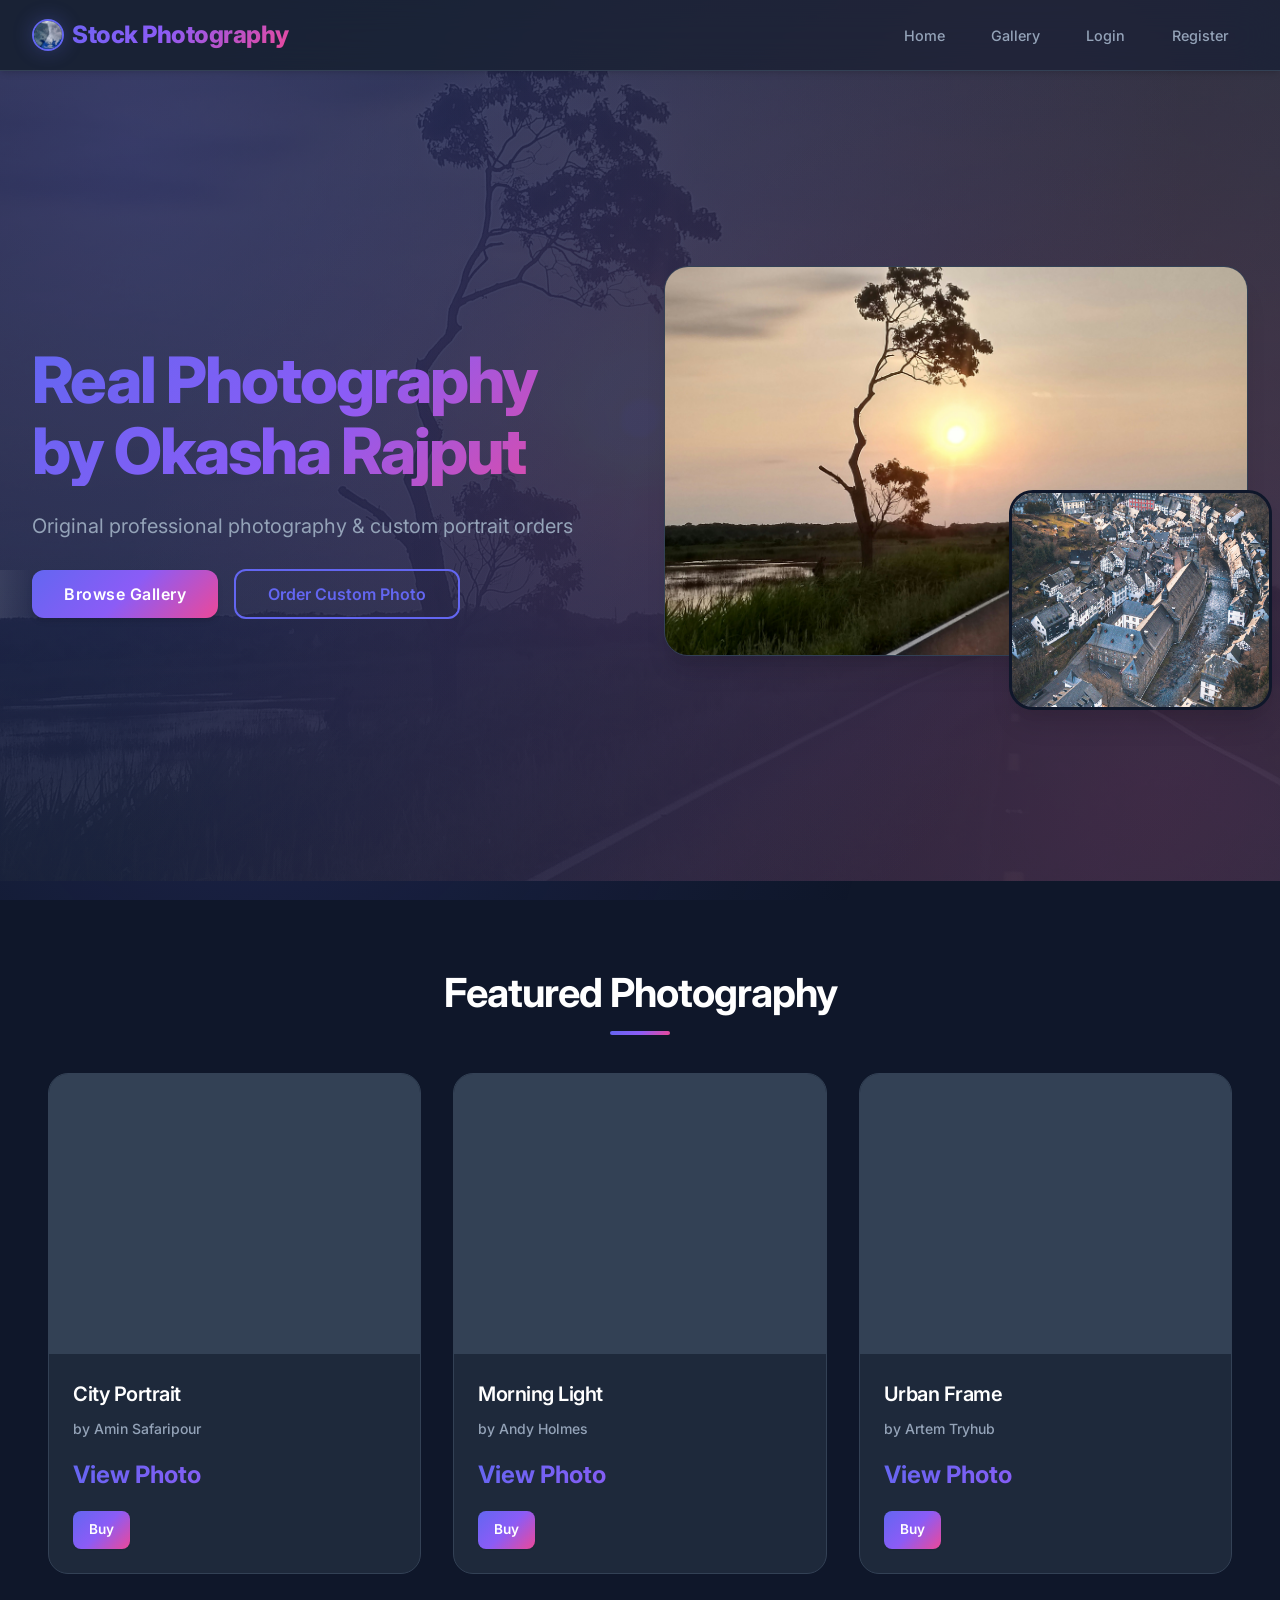
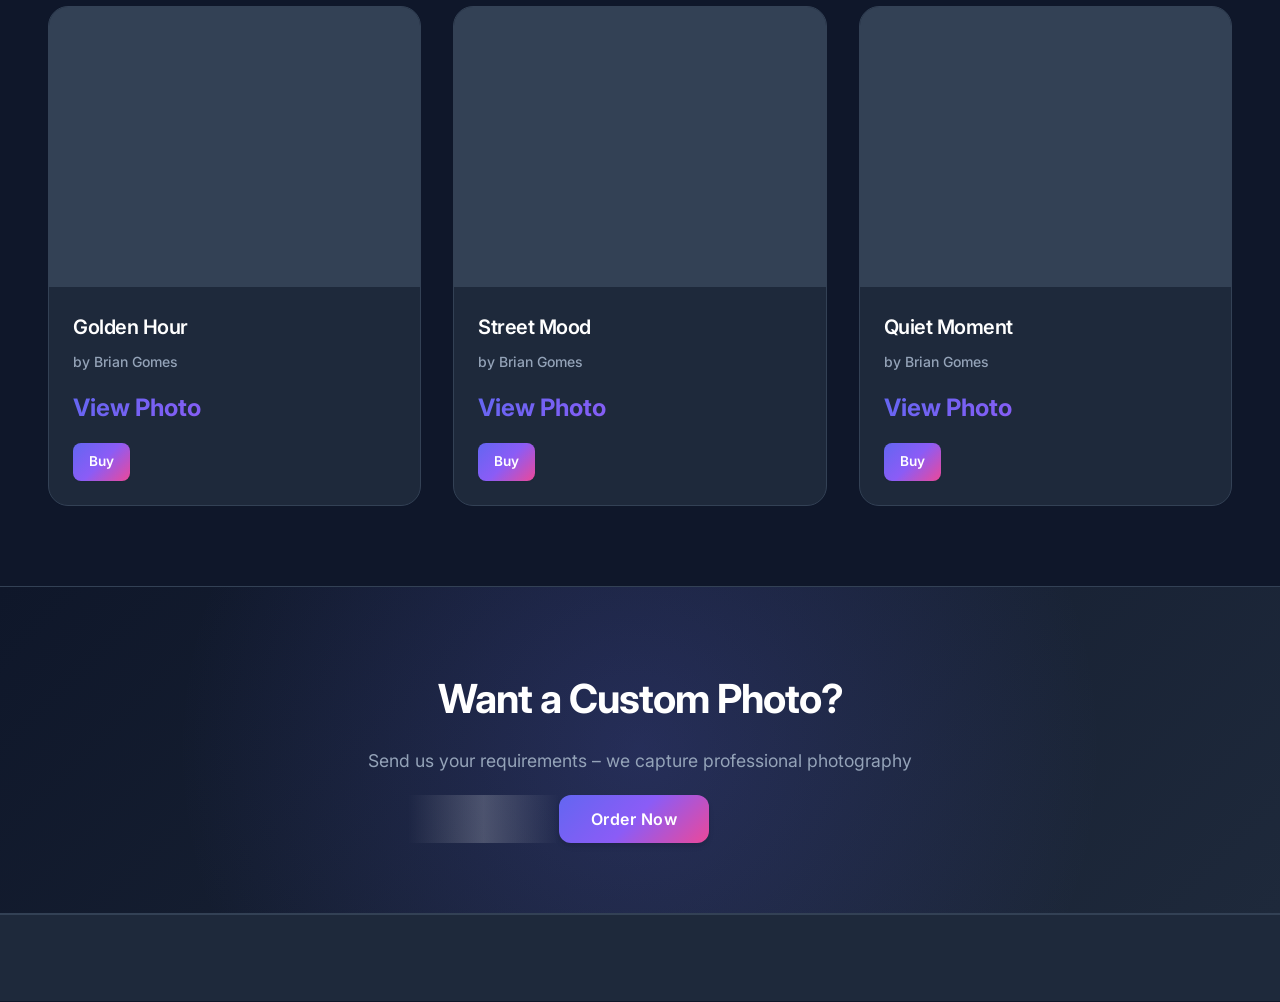
==== commit eb1bf207: "optimize" ====
--- a/index.html
+++ b/index.html
@@ -4,10 +4,20 @@
   <meta charset="UTF-8"/>
   <meta name="viewport" content="width=device-width, initial-scale=1.0"/>
   <title>Stock Photography | Premium Photography</title>
-  <link rel="stylesheet" href="css/style.css"/>
+  <meta name="theme-color" content="#0f172a"/>
+
+  <!-- Preload the LCP (hero) image so it downloads immediately -->
+  <link rel="preload" as="image" fetchpriority="high"
+        href="images/Photography/james-foulk-HJF7mZKscMs-unsplash.jpg"/>
+
+  <!-- Preload critical font (Inter) for faster first paint -->
+  <link rel="preload" as="style"
+        href="https://fonts.googleapis.com/css2?family=Inter:wght@400;500;600;700;800&display=swap"/>
+
   <link rel="preconnect" href="https://fonts.googleapis.com">
   <link rel="preconnect" href="https://fonts.gstatic.com" crossorigin>
   <link href="https://fonts.googleapis.com/css2?family=Inter:wght@400;500;600;700;800&display=swap" rel="stylesheet">
+  <link rel="stylesheet" href="css/style.css"/>
 </head>
 <body>
 
@@ -35,8 +45,8 @@
         <a href="pages/custom-order.html" class="btn-outline">Order Custom Photo</a>
       </div>
       <div class="hero-media">
-        <img src="images/Photography/james-foulk-HJF7mZKscMs-unsplash.jpg" alt="Featured portrait photography" class="hero-photo" loading="eager" decoding="async"/>
-        <img src="images/Photography/mika-baumeister-dMqr6M2iDxI-unsplash.jpg" alt="Street photography sample" class="hero-photo hero-photo--secondary" loading="lazy" decoding="async"/>
+        <img src="images/Photography/james-foulk-HJF7mZKscMs-unsplash.jpg" alt="Featured portrait photography" class="hero-photo" fetchpriority="high" width="1200" height="800" decoding="async"/>
+        <img src="images/Photography/mika-baumeister-dMqr6M2iDxI-unsplash.jpg" alt="Street photography sample" class="hero-photo hero-photo--secondary" loading="lazy" width="540" height="700" decoding="async"/>
       </div>
     </div>
   </section>
@@ -138,6 +148,6 @@
     <p>© 2026 Okasha Rajput | Karachi, Pakistan</p>
   </footer>
 
-  <script src="js/main.js"></script>
+  <script src="js/main.js" defer></script>
 </body>
 </html>
--- a/css/style.css
+++ b/css/style.css
@@ -1235,6 +1235,7 @@
 
 /* ---------- GLOBAL RESPONSIVE ---------- */
 @media (max-width: 768px) {
+
   .navbar {
     padding: 1rem 1.5rem;
     flex-direction: column;
@@ -1500,3 +1501,48 @@
     right: 0.5rem;
   }
 }
+
+/* ========== PERFORMANCE OPTIMIZATIONS ========== */
+/* Render below-the-fold blocks lazily: skips layout/paint work until scrolled
+   into view. Improves first render speed and INP. Safe — content still renders. */
+.featured,
+.gallery-section,
+.custom-banner,
+.dash-section,
+.admin-section,
+.admin-stats {
+  content-visibility: auto;
+  contain-intrinsic-size: auto 700px;
+}
+
+.footer {
+  content-visibility: auto;
+  contain-intrinsic-size: auto 120px;
+}
+
+/* Reserve stable aspects -> prevent layout shift (CLS) while images decode */
+.hero-photo {
+  aspect-ratio: 3 / 2;
+}
+.hero-photo--secondary {
+  aspect-ratio: 3 / 4;
+}
+.gallery-single {
+  aspect-ratio: 3 / 2;
+}
+.sketch-img {
+  aspect-ratio: 4 / 3;
+}
+
+/* Keep document scrolling smooth with zooms/transforms on cards only */
+@media (prefers-reduced-motion: reduce) {
+  *,
+  *::before,
+  *::after {
+    animation-duration: 0.001ms !important;
+    animation-iteration-count: 1 !important;
+    transition-duration: 0.001ms !important;
+    scroll-behavior: auto !important;
+  }
+}
+
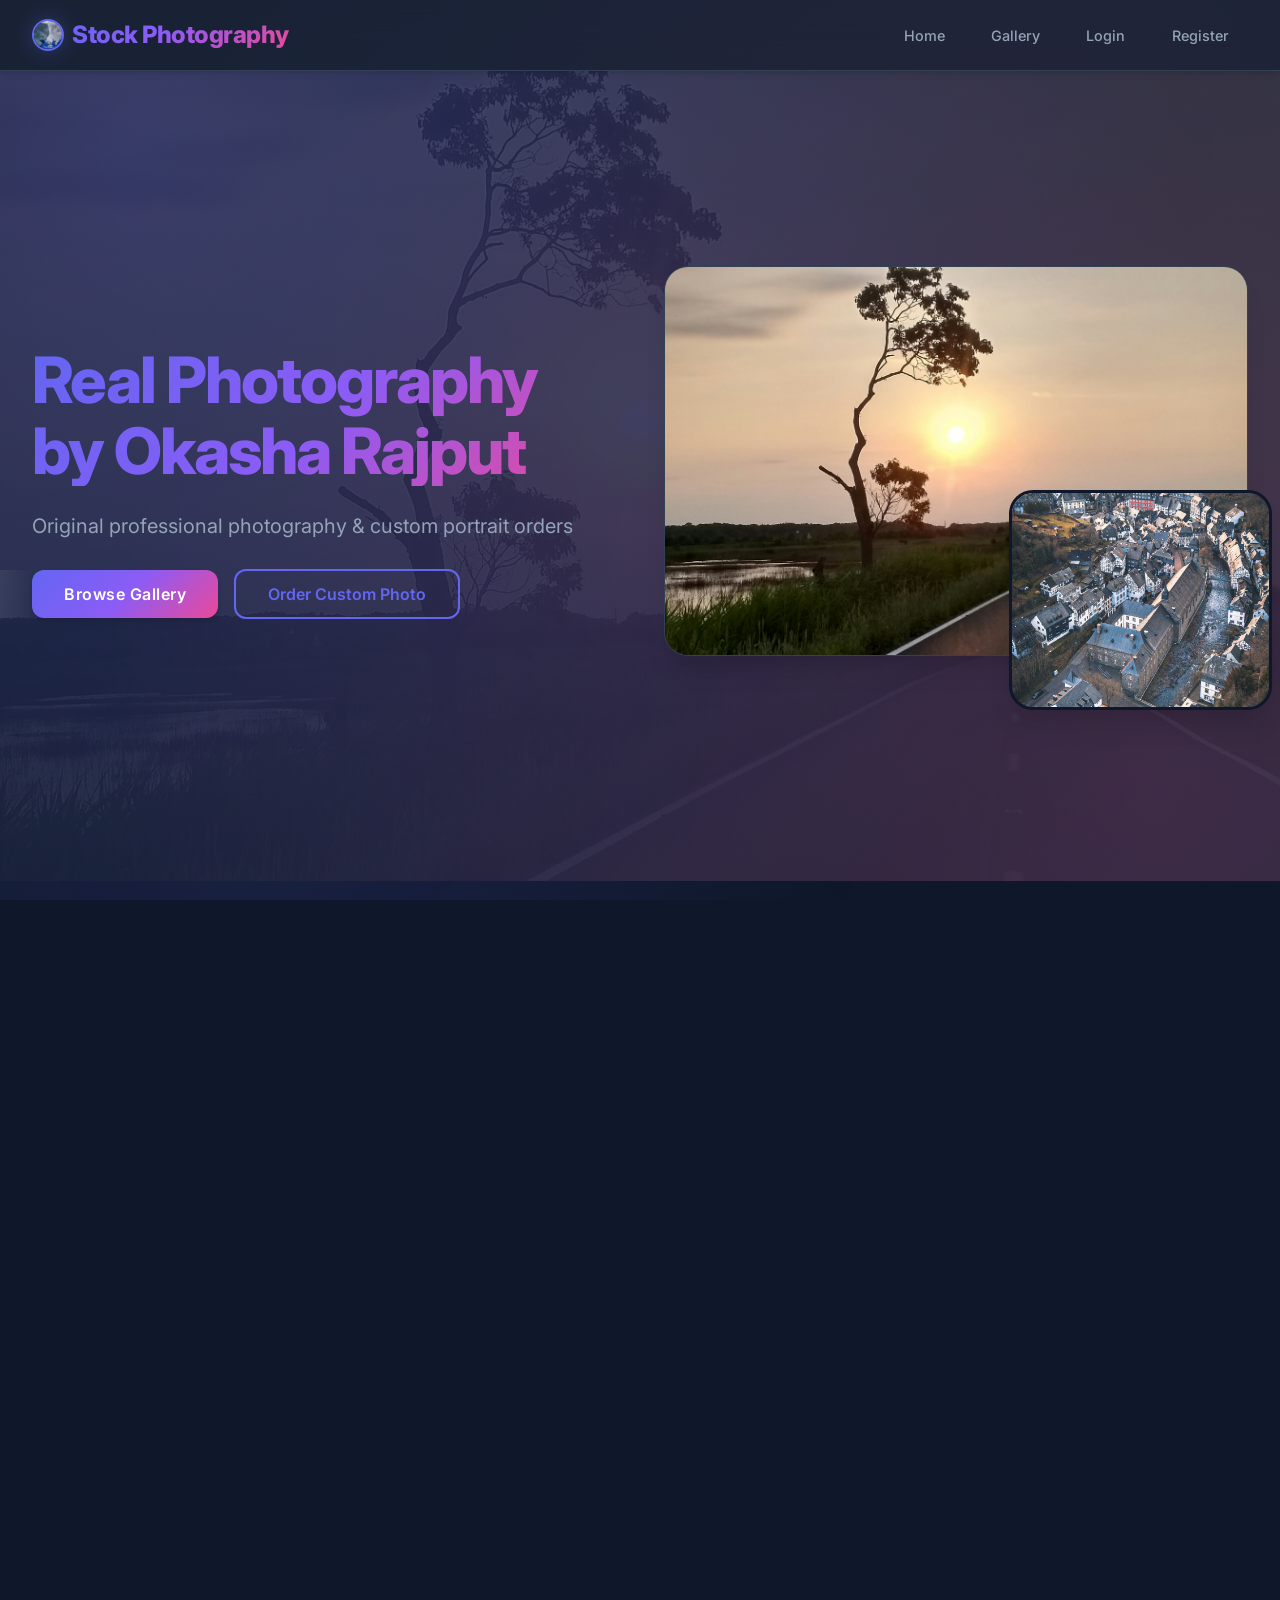
==== commit fc24262a: "rm section" ====
--- a/index.html
+++ b/index.html
@@ -135,14 +135,7 @@
         </a>
     </div>
   </section>
-
-  <!-- CUSTOM ORDER BANNER -->
-  <section class="custom-banner">
-    <h2>Want a Custom Photo?</h2>
-    <p>Send us your requirements – we capture professional photography</p>
-    <a href="pages/custom-order.html" class="btn">Order Now</a>
-  </section>
-
+  
   <!-- FOOTER -->
   <footer class="footer">
     <p>© 2026 Okasha Rajput | Karachi, Pakistan</p>
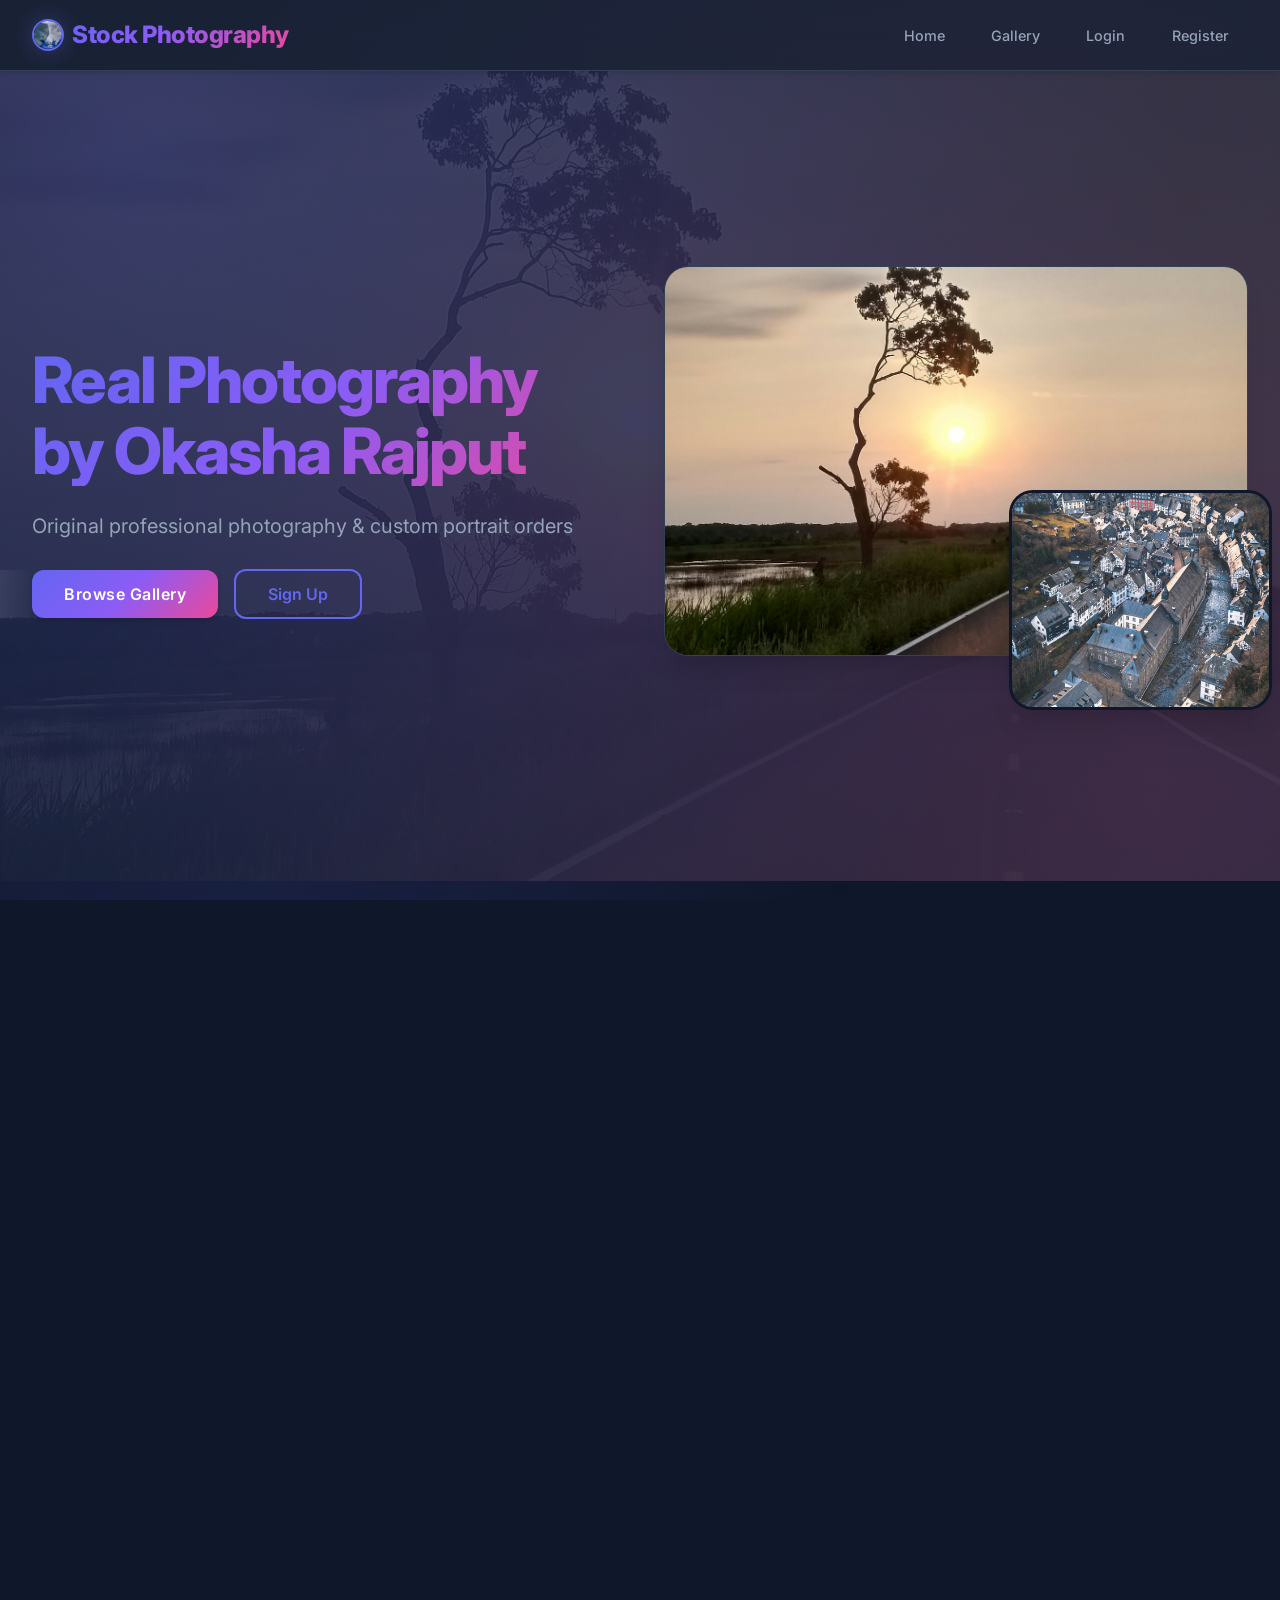
==== commit dae0cdb1: "link change" ====
--- a/index.html
+++ b/index.html
@@ -42,7 +42,7 @@
         <h1>Real Photography<br/>by Okasha Rajput</h1>
         <p>Original professional photography & custom portrait orders</p>
         <a href="pages/gallery.html" class="btn">Browse Gallery</a>
-        <a href="pages/custom-order.html" class="btn-outline">Order Custom Photo</a>
+        <a href="pages/register.html" class="btn-outline">Sign Up</a>
       </div>
       <div class="hero-media">
         <img src="images/Photography/james-foulk-HJF7mZKscMs-unsplash.jpg" alt="Featured portrait photography" class="hero-photo" fetchpriority="high" width="1200" height="800" decoding="async"/>
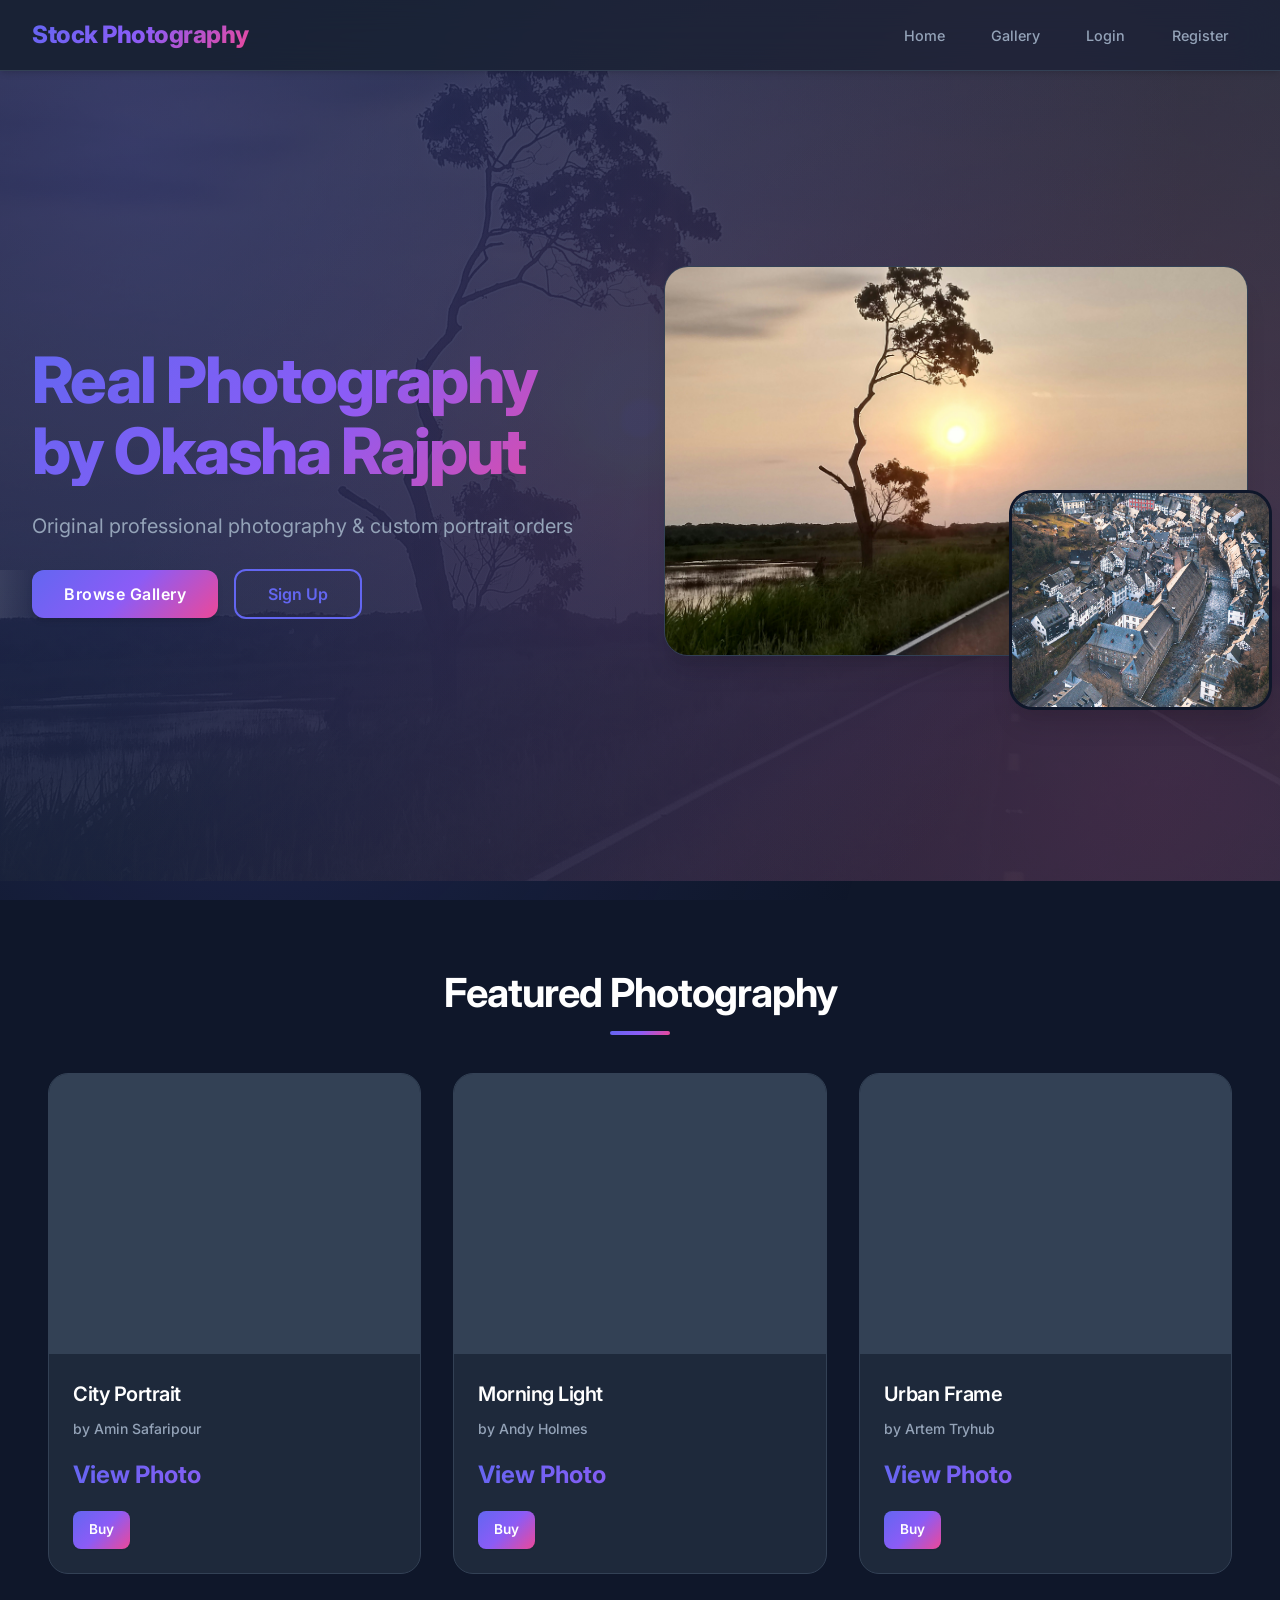
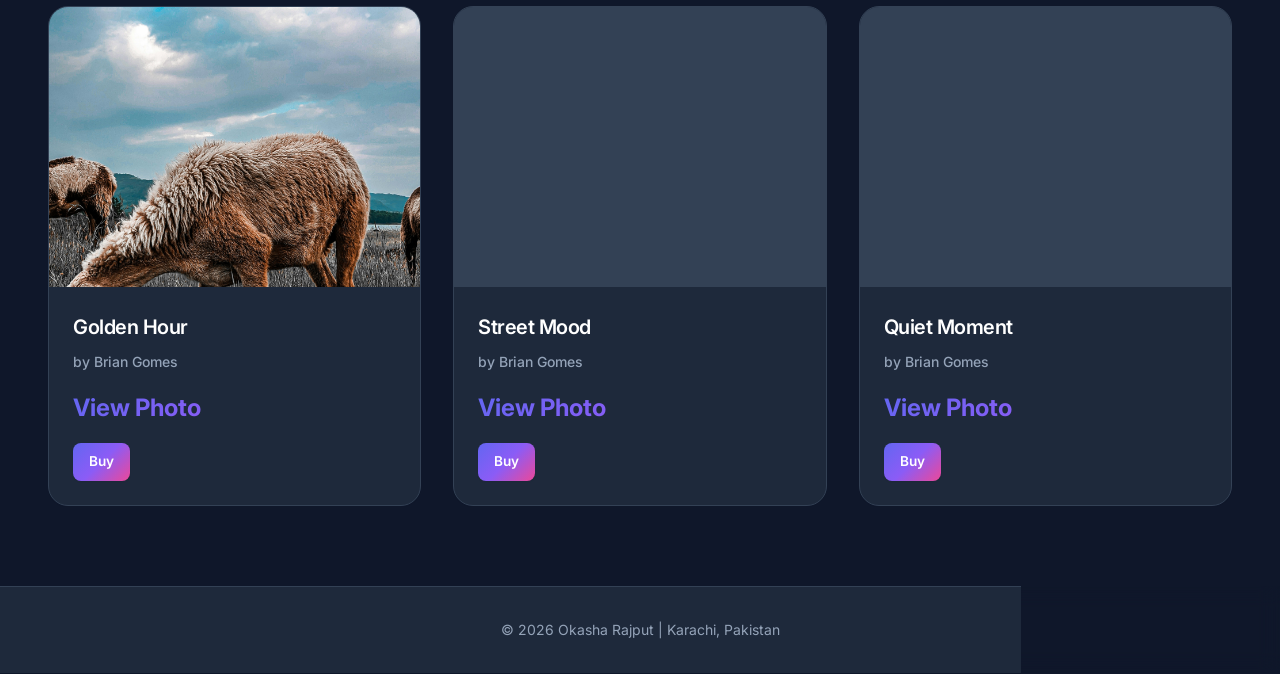
==== commit c3883c31: "rm image" ====
--- a/index.html
+++ b/index.html
@@ -24,7 +24,6 @@
   <!-- NAVBAR -->
   <nav class="navbar">
     <a href="index.html" class="logo">
-      <img src="images/Photography/brian-gomes-QKCvdSfVJT8-unsplash.jpg" alt="Romee Sketch logo" width="32" height="32" loading="eager" decoding="async"/>
       Stock Photography
     </a>
     <ul class="nav-links">
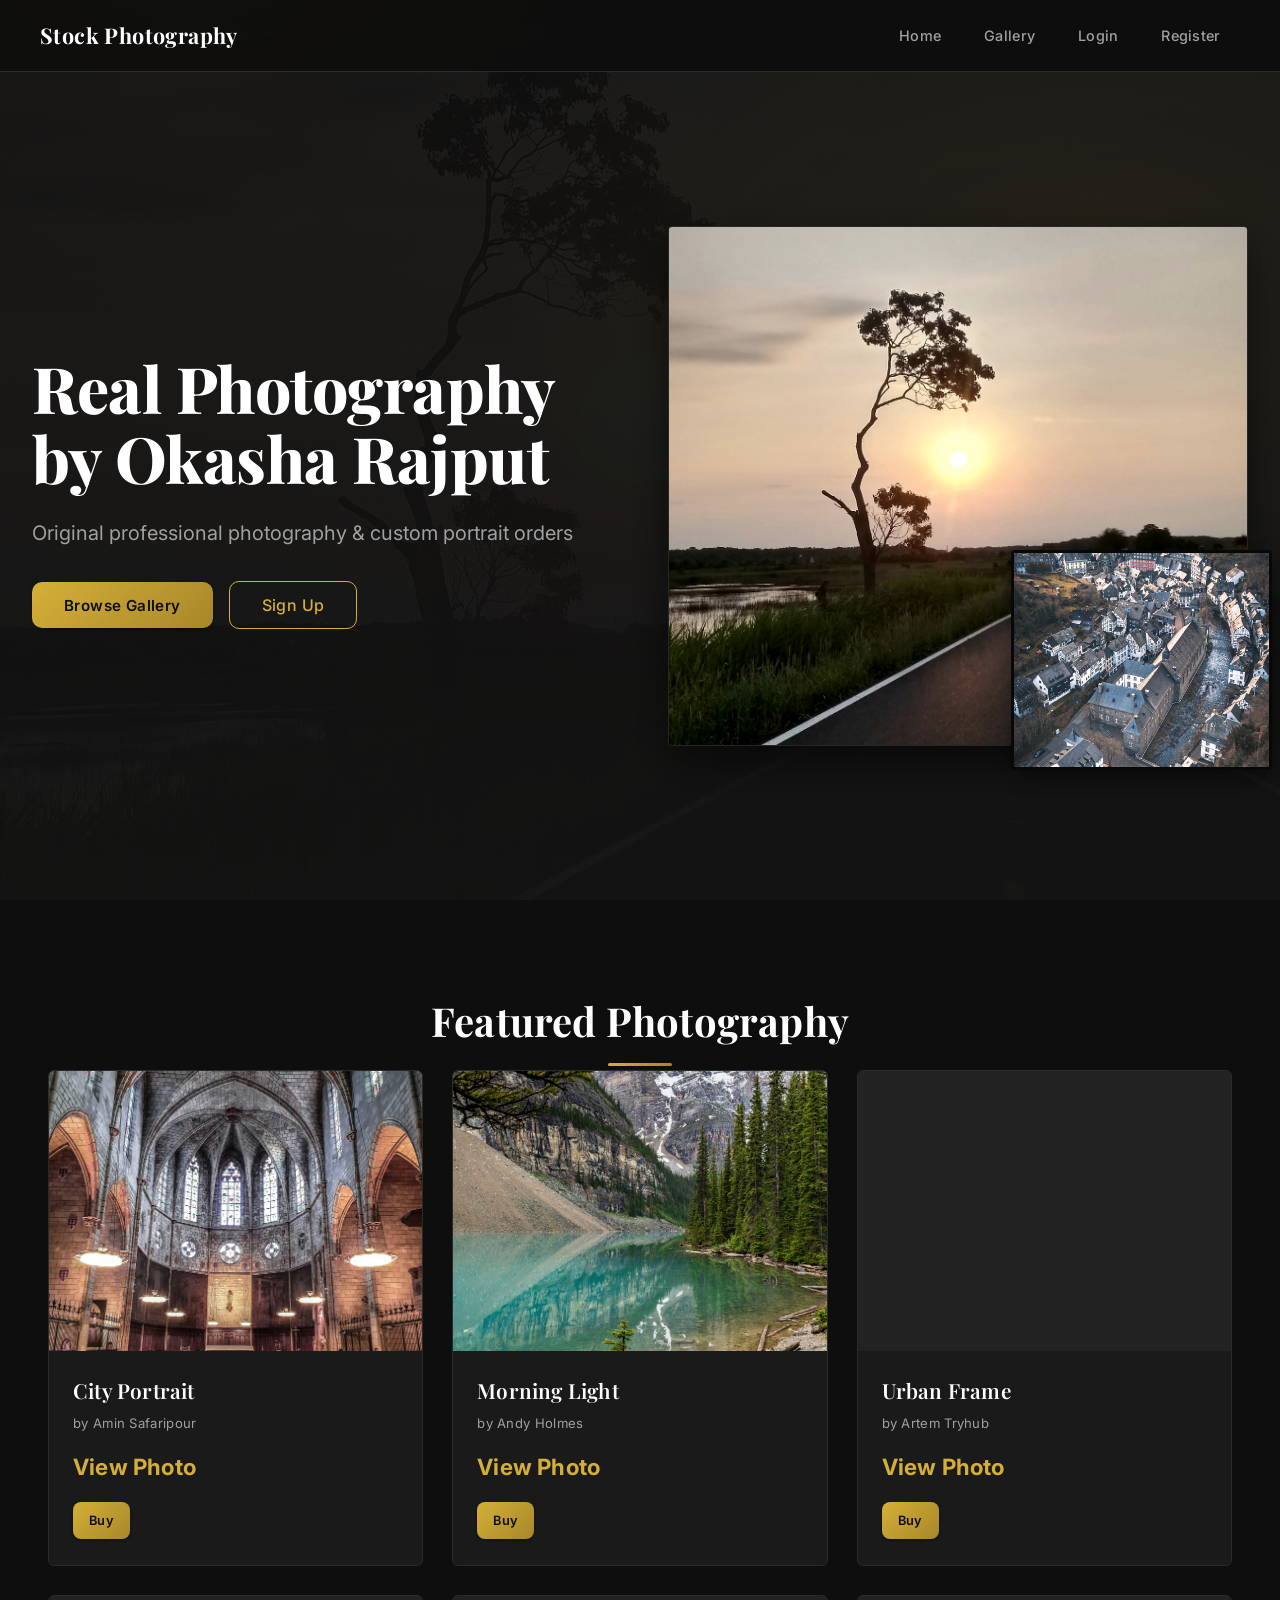
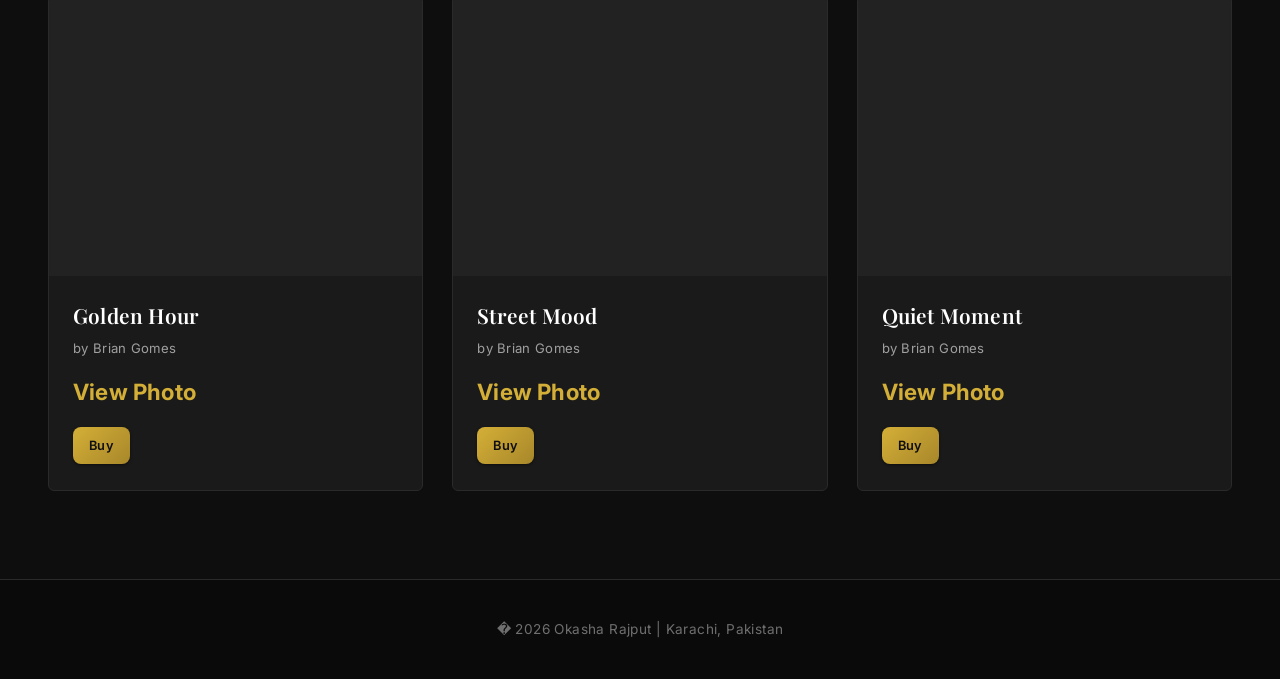
==== commit c50b2cbc: "ui" ====
--- a/index.html
+++ b/index.html
@@ -1,10 +1,10 @@
-﻿<!DOCTYPE html>
+<!DOCTYPE html>
 <html lang="en">
 <head>
   <meta charset="UTF-8"/>
   <meta name="viewport" content="width=device-width, initial-scale=1.0"/>
   <title>Stock Photography | Premium Photography</title>
-  <meta name="theme-color" content="#0f172a"/>
+  <meta name="theme-color" content="#0e0e0e"/>
 
   <!-- Preload the LCP (hero) image so it downloads immediately -->
   <link rel="preload" as="image" fetchpriority="high"
@@ -12,11 +12,11 @@
 
   <!-- Preload critical font (Inter) for faster first paint -->
   <link rel="preload" as="style"
-        href="https://fonts.googleapis.com/css2?family=Inter:wght@400;500;600;700;800&display=swap"/>
+        href="https://fonts.googleapis.com/css2?family=Inter:wght@400;500;600;700&family=Playfair+Display:wght@600;700;800&display=swap"/>
 
   <link rel="preconnect" href="https://fonts.googleapis.com">
   <link rel="preconnect" href="https://fonts.gstatic.com" crossorigin>
-  <link href="https://fonts.googleapis.com/css2?family=Inter:wght@400;500;600;700;800&display=swap" rel="stylesheet">
+  <link href="https://fonts.googleapis.com/css2?family=Inter:wght@400;500;600;700&family=Playfair+Display:wght@600;700;800&display=swap" rel="stylesheet">
   <link rel="stylesheet" href="css/style.css"/>
 </head>
 <body>
@@ -137,7 +137,7 @@
   
   <!-- FOOTER -->
   <footer class="footer">
-    <p>© 2026 Okasha Rajput | Karachi, Pakistan</p>
+    <p>� 2026 Okasha Rajput | Karachi, Pakistan</p>
   </footer>
 
   <script src="js/main.js" defer></script>
--- a/css/style.css
+++ b/css/style.css
@@ -1,20 +1,19 @@
 /* ============================================================
-   ROME SKETCH ART – MODERN PREMIUM UI DESIGN
-   Glassmorphism, Neumorphism, and Modern Gradients
-   ============================================================ */
-
-/* ---------- MODERN COLOR PALETTE ----------
-   Primary: #6366f1 (Indigo)
-   Secondary: #8b5cf6 (Violet)
-   Accent: #ec4899 (Pink)
-   Success: #10b981 (Emerald)
-   Warning: #f59e0b (Amber)
-   Background: #0f172a (Slate 900)
-   Surface: #1e293b (Slate 800)
-   Text: #f1f5f9 (Slate 100)
-------------------------------------------------------------------- */
-
-/* ---------- GLOBAL RESET & BODY ---------- */
+   STOCK PHOTOGRAPHY — PREMIUM DARK & GOLD THEME
+   Deep matte black, warm gold accents, elegant serif headlines.
+   Pure CSS re-theme. All class names preserved so every page
+   and every JS-rendered component keeps working untouched.
+   ============================================================ */
+
+/* ---------- PALETTE ----------
+   Background:   #0E0E0E  (matte black)
+   Surface:      #1A1A1A / #222222  (charcoal cards)
+   Border:       #2A2A2A
+   Gold:         #D4AF37  (accent), #C5A059 (light), #8C6D1F (deep shadow)
+   Text:         #FFFFFF  (headings), #A0A0A0 (muted body)
+--------------------------------------------------------------- */
+
+/* ---------- GLOBAL RESET & TOKENS ---------- */
 * {
   margin: 0;
   padding: 0;
@@ -22,329 +21,274 @@
 }
 
 :root {
-  --primary: #6366f1;
-  --primary-dark: #4f46e5;
-  --secondary: #8b5cf6;
-  --accent: #ec4899;
-  --success: #10b981;
-  --warning: #f59e0b;
-  --danger: #ef4444;
-  --background: #0f172a;
-  --surface: #1e293b;
-  --surface-light: #334155;
-  --text: #f1f5f9;
-  --text-muted: #94a3b8;
-  --border: #334155;
-  --glass: rgba(30, 41, 59, 0.7);
-  --gradient-primary: linear-gradient(135deg, #6366f1 0%, #8b5cf6 50%, #ec4899 100%);
-  --gradient-secondary: linear-gradient(135deg, #0f172a 0%, #1e293b 100%);
-  --shadow-sm: 0 1px 2px 0 rgba(0, 0, 0, 0.05);
-  --shadow-md: 0 4px 6px -1px rgba(0, 0, 0, 0.1), 0 2px 4px -1px rgba(0, 0, 0, 0.06);
-  --shadow-lg: 0 10px 15px -3px rgba(0, 0, 0, 0.1), 0 4px 6px -2px rgba(0, 0, 0, 0.05);
-  --shadow-xl: 0 20px 25px -5px rgba(0, 0, 0, 0.1), 0 10px 10px -5px rgba(0, 0, 0, 0.04);
-  --shadow-glow: 0 0 20px rgba(99, 102, 241, 0.3);
+  --bg: #0e0e0e;
+  --surface: #1a1a1a;
+  --surface-2: #222222;
+  --surface-3: #2a2a2a;
+  --border: #2a2a2a;
+  --border-gold: rgba(212, 175, 55, 0.45);
+
+  --gold: #d4af37;
+  --gold-light: #e6c968;
+  --gold-deep: #a8872a;
+  --gold-muted: #c5a059;
+
+  --text: #ffffff;
+  --muted: #a0a0a0;
+  --muted-2: #6f6f6f;
+
+  --shadow-sm: 0 1px 3px rgba(0, 0, 0, 0.5);
+  --shadow-md: 0 8px 24px rgba(0, 0, 0, 0.45);
+  --shadow-lg: 0 16px 40px rgba(0, 0, 0, 0.55);
+  --glow-gold: 0 0 22px rgba(212, 175, 55, 0.28);
+
+  --font-sans: 'Inter', -apple-system, BlinkMacSystemFont, 'Segoe UI', Roboto, sans-serif;
+  --font-serif: 'Playfair Display', Georgia, 'Times New Roman', serif;
+}
+
+html {
+  scroll-behavior: smooth;
 }
 
 body {
-  font-family: 'Inter', -apple-system, BlinkMacSystemFont, 'Segoe UI', Roboto, sans-serif;
-  background: var(--background);
-  color: var(--text);
-  line-height: 1.6;
+  font-family: var(--font-sans);
+  background: var(--bg);
+  color: var(--text);
+  line-height: 1.65;
   overflow-x: hidden;
-}
-
+  -webkit-font-smoothing: antialiased;
+}
+
+/* Subtle ambient gold glow behind the whole page */
 body::before {
   content: '';
   position: fixed;
-  top: 0;
-  left: 0;
-  right: 0;
-  bottom: 0;
-  background: 
-    radial-gradient(circle at 20% 80%, rgba(99, 102, 241, 0.15) 0%, transparent 50%),
-    radial-gradient(circle at 80% 20%, rgba(236, 72, 153, 0.15) 0%, transparent 50%),
-    radial-gradient(circle at 40% 40%, rgba(139, 92, 246, 0.1) 0%, transparent 50%);
+  inset: 0;
+  background:
+    radial-gradient(900px 500px at 15% -5%, rgba(212, 175, 55, 0.07), transparent 60%),
+    radial-gradient(800px 500px at 100% 110%, rgba(212, 175, 55, 0.05), transparent 60%);
   pointer-events: none;
   z-index: -1;
 }
 
-/* ---------- NAVBAR (ALL PAGES) ---------- */
+::selection {
+  background: var(--gold);
+  color: #0e0e0e;
+}
+
+/* Scrollbar (WebKit) */
+::-webkit-scrollbar {
+  width: 10px;
+}
+::-webkit-scrollbar-track {
+  background: var(--bg);
+}
+::-webkit-scrollbar-thumb {
+  background: var(--surface-3);
+  border-radius: 5px;
+}
+::-webkit-scrollbar-thumb:hover {
+  background: var(--gold-deep);
+}
+
+img {
+  max-width: 100%;
+  height: auto;
+  display: block;
+}
+
+/* ============================================================
+   1) NAVBAR
+   ============================================================ */
 .navbar {
   display: flex;
   justify-content: space-between;
   align-items: center;
-  padding: 1rem 2rem;
-  background: var(--glass);
-  backdrop-filter: blur(20px);
-  -webkit-backdrop-filter: blur(20px);
+  padding: 1.1rem 2.5rem;
+  background: rgba(14, 14, 14, 0.82);
+  backdrop-filter: blur(14px);
+  -webkit-backdrop-filter: blur(14px);
   border-bottom: 1px solid var(--border);
   position: sticky;
   top: 0;
   z-index: 1000;
-  box-shadow: var(--shadow-md);
 }
 
 .logo {
-  font-size: 1.5rem;
-  font-weight: 800;
+  font-family: var(--font-serif);
+  font-size: 1.35rem;
+  font-weight: 700;
+  letter-spacing: 0.4px;
   text-decoration: none;
-  background: var(--gradient-primary);
-  -webkit-background-clip: text;
-  -webkit-text-fill-color: transparent;
-  background-clip: text;
+  color: var(--text);
   display: inline-flex;
   align-items: center;
-  gap: 0.5rem;
-  letter-spacing: -0.5px;
-  transition: transform 0.3s ease;
+  gap: 0.6rem;
+  transition: color 0.3s ease;
 }
 
 .logo:hover {
-  transform: scale(1.05);
+  color: var(--gold);
 }
 
 .logo img {
-  width: 32px;
-  height: 32px;
+  width: 36px;
+  height: 36px;
   border-radius: 50%;
   object-fit: cover;
-  border: 2px solid var(--primary);
-  box-shadow: var(--shadow-glow);
+  border: 2px solid var(--gold);
+  box-shadow: var(--glow-gold);
   flex-shrink: 0;
-}
-
-img {
-  max-width: 100%;
-  height: auto;
-  display: block;
-}
-
-.sketch-img img,
-.gallery-carousel img,
-.gallery-side img,
-.gallery-single,
-.hero-photo {
-  width: 100%;
-  background: var(--surface-light);
 }
 
 .nav-links {
   list-style: none;
   display: flex;
-  gap: 0.5rem;
+  gap: 0.25rem;
   align-items: center;
 }
 
 .nav-links a {
-  color: var(--text-muted);
+  color: var(--muted);
   text-decoration: none;
   font-size: 0.9rem;
   font-weight: 500;
-  padding: 0.6rem 1.2rem;
-  border-radius: 8px;
-  transition: all 0.3s ease;
-  position: relative;
-  overflow: hidden;
-}
-
-.nav-links a::before {
-  content: '';
-  position: absolute;
-  top: 0;
-  left: 0;
-  right: 0;
-  bottom: 0;
-  background: var(--gradient-primary);
-  opacity: 0;
-  transition: opacity 0.3s ease;
-  z-index: -1;
+  letter-spacing: 0.3px;
+  padding: 0.55rem 1.15rem;
+  border-radius: 999px;
+  border: 1px solid transparent;
+  transition: all 0.25s ease;
 }
 
 .nav-links a:hover {
-  color: white;
-  transform: translateY(-2px);
-}
-
-.nav-links a:hover::before {
-  opacity: 1;
-}
-
-/* ---------- BUTTONS (GLOBAL) ---------- */
-.btn {
-  background: var(--gradient-primary);
-  color: white;
-  padding: 0.875rem 2rem;
-  border-radius: 12px;
+  color: var(--text);
+  border-color: var(--border-gold);
+  background: rgba(212, 175, 55, 0.06);
+}
+
+/* ============================================================
+   2) BUTTONS
+   ============================================================ */
+.btn,
+.btn-buy,
+.btn-plan,
+.btn-small {
+  font-family: var(--font-sans);
+  background: linear-gradient(135deg, var(--gold) 0%, var(--gold-deep) 100%);
+  color: #0e0e0e;
   font-weight: 600;
-  text-decoration: none;
-  margin-right: 0.75rem;
-  transition: all 0.3s ease;
   border: none;
   cursor: pointer;
-  box-shadow: var(--shadow-md);
-  position: relative;
-  overflow: hidden;
-  letter-spacing: 0.5px;
-}
-
-.btn::before {
-  content: '';
-  position: absolute;
-  top: 0;
-  left: -100%;
-  width: 100%;
-  height: 100%;
-  background: linear-gradient(90deg, transparent, rgba(255,255,255,0.2), transparent);
-  transition: left 0.5s ease;
-}
-
-.btn:hover::before {
-  left: 100%;
+  text-decoration: none;
+  letter-spacing: 0.4px;
+  transition: all 0.25s ease;
+  box-shadow: var(--shadow-sm);
+  position: relative;
+}
+
+.btn {
+  padding: 0.85rem 2rem;
+  border-radius: 10px;
+  margin-right: 0.75rem;
+  font-size: 0.95rem;
 }
 
 .btn:hover {
-  transform: translateY(-3px);
-  box-shadow: var(--shadow-xl), var(--shadow-glow);
+  transform: translateY(-2px);
+  box-shadow: 0 6px 20px rgba(212, 175, 55, 0.35);
+  background: linear-gradient(135deg, var(--gold-light) 0%, var(--gold) 100%);
 }
 
 .btn:active {
-  transform: translateY(-1px);
-}
-
+  transform: translateY(0);
+}
+
+/* Outline button — gold ring, transparent fill */
 .btn-outline {
-  border: 2px solid var(--primary);
+  border: 1.5px solid var(--gold);
   background: transparent;
-  color: var(--primary);
+  color: var(--gold);
   padding: 0.8rem 2rem;
-  border-radius: 12px;
-  font-weight: 600;
+  border-radius: 10px;
+  font-weight: 500;
+  letter-spacing: 0.4px;
   text-decoration: none;
-  transition: all 0.3s ease;
   cursor: pointer;
-  position: relative;
-  overflow: hidden;
-}
-
-.btn-outline::before {
-  content: '';
-  position: absolute;
-  top: 0;
-  left: 0;
-  right: 0;
-  bottom: 0;
-  background: var(--gradient-primary);
-  opacity: 0;
-  transition: opacity 0.3s ease;
-  z-index: -1;
+  transition: all 0.25s ease;
 }
 
 .btn-outline:hover {
-  color: white;
-  transform: translateY(-3px);
-  box-shadow: var(--shadow-xl), var(--shadow-glow);
-}
-
-.btn-outline:hover::before {
-  opacity: 1;
+  background: rgba(212, 175, 55, 0.1);
+  color: var(--gold-light);
+  box-shadow: var(--glow-gold);
+  transform: translateY(-2px);
 }
 
 .btn-small {
-  background: var(--gradient-primary);
-  color: white;
   padding: 0.5rem 1rem;
   border-radius: 8px;
-  font-weight: 600;
-  text-decoration: none;
-  font-size: 0.85rem;
-  transition: all 0.3s ease;
+  font-size: 0.8rem;
   display: inline-block;
-  cursor: pointer;
-  border: none;
   box-shadow: var(--shadow-sm);
 }
 
 .btn-small:hover {
-  transform: translateY(-2px);
-  box-shadow: var(--shadow-lg), var(--shadow-glow);
+  transform: translateY(-1px);
+  box-shadow: var(--glow-gold);
 }
 
 .btn-buy {
   padding: 1rem;
-  background: var(--gradient-primary);
-  color: white;
-  border: none;
-  border-radius: 12px;
+  border-radius: 10px;
   font-size: 1rem;
-  font-weight: 600;
-  cursor: pointer;
-  transition: all 0.3s ease;
-  box-shadow: var(--shadow-md);
-  position: relative;
-  overflow: hidden;
-  letter-spacing: 0.5px;
-}
-
-.btn-buy::before {
-  content: '';
-  position: absolute;
-  top: 0;
-  left: -100%;
   width: 100%;
-  height: 100%;
-  background: linear-gradient(90deg, transparent, rgba(255,255,255,0.2), transparent);
-  transition: left 0.5s ease;
-}
-
-.btn-buy:hover::before {
-  left: 100%;
 }
 
 .btn-buy:hover {
-  transform: translateY(-3px);
-  box-shadow: var(--shadow-xl), var(--shadow-glow);
+  transform: translateY(-2px);
+  box-shadow: 0 8px 24px rgba(212, 175, 55, 0.4);
 }
 
 .btn-plan {
   width: 100%;
   padding: 0.75rem;
-  background: var(--gradient-primary);
-  color: white;
-  border: none;
   border-radius: 8px;
-  font-weight: 600;
-  cursor: pointer;
-  transition: all 0.3s ease;
-  box-shadow: var(--shadow-sm);
+  font-size: 0.9rem;
 }
 
 .btn-plan:hover {
-  transform: translateY(-2px);
-  box-shadow: var(--shadow-lg), var(--shadow-glow);
-}
-
-/* ---------- FOOTER (ALL PAGES) ---------- */
+  transform: translateY(-1px);
+  box-shadow: var(--glow-gold);
+}
+
+/* ============================================================
+   3) FOOTER
+   ============================================================ */
 .footer {
-  padding: 2rem 3rem;
+  padding: 2.4rem 3rem;
   text-align: center;
-  color: var(--text-muted);
-  font-size: 0.875rem;
-  background: var(--surface);
+  color: var(--muted-2);
+  font-size: 0.85rem;
   border-top: 1px solid var(--border);
-  backdrop-filter: blur(10px);
-  -webkit-backdrop-filter: blur(10px);
-}
-
-/* ---------- INDEX.HTML – HERO ---------- */
+  background: #0a0a0a;
+  letter-spacing: 0.4px;
+}
+
+/* ============================================================
+   4) HERO
+   ============================================================ */
 .hero {
-  min-height: 90vh;
+  min-height: 92vh;
   display: flex;
   align-items: center;
   justify-content: center;
   text-align: center;
-  background: var(--gradient-secondary);
-  padding: 4rem 2rem;
+  padding: 5rem 2rem;
   position: relative;
   overflow: hidden;
+  background:
+    radial-gradient(1000px 600px at 85% 20%, rgba(212, 175, 55, 0.06), transparent 60%),
+    linear-gradient(180deg, #0e0e0e 0%, #141414 100%);
 }
 
 .hero--split {
@@ -359,7 +303,7 @@
   margin: 0 auto;
   display: grid;
   grid-template-columns: 1fr 1fr;
-  gap: 3rem;
+  gap: 3.5rem;
   align-items: center;
 }
 
@@ -368,13 +312,20 @@
   min-height: 420px;
 }
 
+/* thin gold frame around hero art */
 .hero-photo {
   width: 100%;
   max-height: 520px;
   object-fit: cover;
-  border-radius: 24px;
-  border: 1px solid var(--border);
-  box-shadow: var(--shadow-xl);
+  border-radius: 4px;
+  border: 1px solid var(--border);
+  box-shadow: var(--shadow-lg);
+  filter: saturate(0.85) contrast(1.05);
+  transition: box-shadow 0.3s ease;
+}
+
+.hero-media:hover .hero-photo {
+  box-shadow: var(--shadow-lg), var(--glow-gold);
 }
 
 .hero-photo--secondary {
@@ -383,7 +334,8 @@
   bottom: -1.5rem;
   width: 45%;
   max-height: 220px;
-  border: 3px solid var(--background);
+  border: 3px solid var(--bg);
+  box-shadow: var(--shadow-md);
 }
 
 .hero::after {
@@ -391,32 +343,10 @@
   position: absolute;
   inset: 0;
   background:
-    linear-gradient(rgba(15, 23, 42, 0.35), rgba(15, 23, 42, 0.65)),
+    linear-gradient(rgba(14, 14, 14, 0.5), rgba(14, 14, 14, 0.78)),
     url('../images/Photography/james-foulk-HJF7mZKscMs-unsplash.jpg') center/cover no-repeat;
-  opacity: 0.18;
+  opacity: 0.12;
   z-index: 0;
-}
-
-.hero::before {
-  content: '';
-  position: absolute;
-  top: -50%;
-  left: -50%;
-  width: 200%;
-  height: 200%;
-  background: 
-    radial-gradient(circle at 30% 30%, rgba(99, 102, 241, 0.3) 0%, transparent 50%),
-    radial-gradient(circle at 70% 70%, rgba(236, 72, 153, 0.2) 0%, transparent 50%);
-  animation: float 20s ease-in-out infinite;
-}
-
-@keyframes float {
-  0%, 100% { transform: translate(0, 0) rotate(0deg); }
-  50% { transform: translate(-2%, 2%) rotate(5deg); }
-}
-
-.hero--split .hero-content {
-  text-align: left;
 }
 
 .hero-content {
@@ -426,24 +356,32 @@
 }
 
 .hero-content h1 {
+  font-family: var(--font-serif);
   font-size: 4rem;
   font-weight: 800;
-  color: white;
-  line-height: 1.1;
-  margin-bottom: 1.5rem;
-  letter-spacing: -2px;
-  background: var(--gradient-primary);
-  -webkit-background-clip: text;
-  -webkit-text-fill-color: transparent;
-  background-clip: text;
-  animation: fadeInUp 1s ease;
+  line-height: 1.08;
+  color: var(--text);
+  letter-spacing: -0.5px;
+  margin-bottom: 1.6rem;
+  animation: fadeInUp 0.9s ease both;
+}
+
+.hero-content h1 br {
+  display: block;
+}
+
+/* gold serif accent on part of the headline */
+.hero-content h1 em,
+.hero-content h1 .accent {
+  font-style: normal;
+  color: var(--gold);
 }
 
 .hero-content p {
-  color: var(--text-muted);
+  color: var(--muted);
   font-size: 1.25rem;
-  margin-bottom: 2.5rem;
-  animation: fadeInUp 1s ease 0.2s backwards;
+  margin-bottom: 2.6rem;
+  animation: fadeInUp 0.9s ease 0.15s both;
 }
 
 @keyframes fadeInUp {
@@ -457,38 +395,48 @@
   }
 }
 
-/* ---------- INDEX.HTML – FEATURED SKETCHES ---------- */
+/* ============================================================
+   5) FEATURED / SKETCH GRID
+   ============================================================ */
 .featured {
-  padding: 5rem 3rem;
+  padding: 5.5rem 3rem;
   text-align: center;
+  content-visibility: auto;
+  contain-intrinsic-size: auto 900px;
+}
+
+.featured h2,
+.page-header h1 {
+  font-family: var(--font-serif);
+  color: var(--text);
+  letter-spacing: 0.2px;
 }
 
 .featured h2 {
   font-size: 2.5rem;
   font-weight: 700;
-  color: white;
-  margin-bottom: 3rem;
-  letter-spacing: -1px;
+  margin-bottom: 1rem;
   position: relative;
   display: inline-block;
 }
 
+/* thin gold underline */
 .featured h2::after {
   content: '';
   position: absolute;
-  bottom: -10px;
+  bottom: -12px;
   left: 50%;
   transform: translateX(-50%);
-  width: 60px;
-  height: 4px;
-  background: var(--gradient-primary);
+  width: 64px;
+  height: 3px;
+  background: linear-gradient(90deg, var(--gold), var(--gold-deep));
   border-radius: 2px;
 }
 
 .sketch-grid {
   display: grid;
   grid-template-columns: repeat(auto-fit, minmax(300px, 1fr));
-  gap: 2rem;
+  gap: 1.8rem;
   max-width: 1400px;
   margin: 0 auto;
 }
@@ -496,347 +444,581 @@
 .sketch-card {
   background: var(--surface);
   border: 1px solid var(--border);
-  border-radius: 20px;
+  border-radius: 6px;
   overflow: hidden;
-  transition: all 0.4s cubic-bezier(0.4, 0, 0.2, 1);
-  position: relative;
-  backdrop-filter: blur(10px);
-  -webkit-backdrop-filter: blur(10px);
-}
-
+  transition: all 0.3s cubic-bezier(0.4, 0, 0.2, 1);
+  position: relative;
+}
+
+.sketch-card:hover {
+  transform: translateY(-6px);
+  border-color: var(--border-gold);
+  box-shadow: var(--shadow-lg), var(--glow-gold);
+}
+
+.sketch-img {
+  height: 280px;
+  background: var(--surface-2);
+  aspect-ratio: 4 / 3;
+  display: flex;
+  align-items: center;
+  justify-content: center;
+  position: relative;
+  overflow: hidden;
+}
+
+.sketch-img img {
+  width: 100%;
+  height: 100%;
+  object-fit: cover;
+  filter: saturate(0.9);
+  transition: transform 0.55s cubic-bezier(0.4, 0, 0.2, 1), filter 0.3s ease;
+}
+
+.sketch-card:hover .sketch-img img {
+  transform: scale(1.06);
+  filter: saturate(1.05);
+}
+
+/* gold top edge accent on hover */
 .sketch-card::before {
   content: '';
   position: absolute;
   top: 0;
   left: 0;
   right: 0;
-  bottom: 0;
-  background: var(--gradient-primary);
+  height: 3px;
+  background: linear-gradient(90deg, transparent, var(--gold), transparent);
   opacity: 0;
-  transition: opacity 0.4s ease;
-  z-index: 0;
-}
-
-.sketch-card:hover {
-  transform: translateY(-8px) scale(1.02);
-  border-color: var(--primary);
-  box-shadow: var(--shadow-xl), var(--shadow-glow);
+  transition: opacity 0.3s ease;
+  z-index: 2;
 }
 
 .sketch-card:hover::before {
-  opacity: 0.1;
-}
-
-.sketch-img {
-  height: 280px;
-  background: var(--surface-light);
+  opacity: 1;
+}
+
+.sketch-info {
+  padding: 1.4rem 1.5rem 1.6rem;
+  text-align: left;
+  position: relative;
+  z-index: 1;
+}
+
+.sketch-info h3 {
+  color: var(--text);
+  font-family: var(--font-serif);
+  font-size: 1.3rem;
+  font-weight: 600;
+  margin-bottom: 0.35rem;
+  letter-spacing: 0.2px;
+}
+
+.artist {
+  color: var(--muted);
+  font-size: 0.82rem;
+  margin-bottom: 0.9rem;
+  font-weight: 400;
+  letter-spacing: 0.3px;
+}
+
+.price {
+  color: var(--gold);
+  font-size: 1.4rem;
+  font-weight: 700;
+  margin-bottom: 1rem;
+  letter-spacing: 0.2px;
+}
+
+/* ============================================================
+   6) CUSTOM BANNER
+   ============================================================ */
+.custom-banner {
+  padding: 5rem 3rem;
+  text-align: center;
+  background:
+    radial-gradient(700px 300px at 50% 0%, rgba(212, 175, 55, 0.08), transparent 70%),
+    #0a0a0a;
+  border-top: 1px solid var(--border);
+  border-bottom: 1px solid var(--border);
+  position: relative;
+  overflow: hidden;
+  content-visibility: auto;
+  contain-intrinsic-size: auto 320px;
+}
+
+.custom-banner h2 {
+  font-family: var(--font-serif);
+  font-size: 2.4rem;
+  color: var(--text);
+  font-weight: 700;
+  margin-bottom: 0.8rem;
+  letter-spacing: 0.2px;
+}
+
+.custom-banner p {
+  color: var(--muted);
+  margin-bottom: 2rem;
+  font-size: 1.05rem;
+}
+
+/* ============================================================
+   7) PAGE HEADER
+   ============================================================ */
+.page-header {
+  padding: 5rem 3rem 2.5rem;
+  text-align: center;
+  border-bottom: 1px solid var(--border);
+  position: relative;
+  overflow: hidden;
+  background:
+    linear-gradient(rgba(14, 14, 14, 0.85), rgba(14, 14, 14, 0.94)),
+    url('../images/Photography/ricardo-diaz-eiYAPgqbk3A-unsplash.jpg') center/cover no-repeat;
+}
+
+.page-header h1 {
+  font-size: 3rem;
+  margin-bottom: 0.6rem;
+  position: relative;
+}
+
+.page-header p {
+  color: var(--muted);
+  font-size: 1.05rem;
+  position: relative;
+  letter-spacing: 0.3px;
+}
+
+/* ============================================================
+   8) GALLERY FILTERS
+   ============================================================ */
+.filter-bar {
+  display: flex;
+  justify-content: center;
+  gap: 0.6rem;
+  padding: 2.4rem 3rem 2.6rem;
+  flex-wrap: wrap;
+}
+
+.filter-btn {
+  padding: 0.6rem 1.4rem;
+  background: var(--surface);
+  border: 1px solid var(--border);
+  color: var(--muted);
+  border-radius: 999px;
+  cursor: pointer;
+  font-size: 0.85rem;
+  font-weight: 500;
+  letter-spacing: 0.3px;
+  transition: all 0.25s ease;
+}
+
+.filter-btn:hover {
+  border-color: var(--border-gold);
+  color: var(--text);
+}
+
+.filter-btn.active {
+  background: linear-gradient(135deg, var(--gold) 0%, var(--gold-deep) 100%);
+  color: #0e0e0e;
+  border-color: transparent;
+  font-weight: 600;
+  box-shadow: 0 4px 16px rgba(212, 175, 55, 0.3);
+}
+
+/* ============================================================
+   9) GALLERY SECTION / GRID
+   ============================================================ */
+.gallery-section {
+  padding: 0 3rem 5rem;
+  content-visibility: auto;
+  contain-intrinsic-size: auto 1400px;
+}
+
+/* ============================================================
+   10) DETAIL PAGE
+   ============================================================ */
+.detail-container {
+  display: grid;
+  grid-template-columns: 1.2fr 0.8fr;
+  gap: 3rem;
+  padding: 4.5rem 3rem;
+  max-width: 1400px;
+  margin: 0 auto;
+}
+
+.detail-image img {
+  width: 100%;
+  border-radius: 6px;
+  border: 1px solid var(--border);
+  box-shadow: var(--shadow-md);
+}
+
+.detail-info h1 {
+  font-family: var(--font-serif);
+  font-size: 2.5rem;
+  color: var(--text);
+  margin-bottom: 0.5rem;
+  font-weight: 700;
+  letter-spacing: 0.2px;
+}
+
+.detail-desc {
+  color: var(--muted);
+  line-height: 1.8;
+  margin: 1.5rem 0 2rem;
+  font-size: 1rem;
+}
+
+.price-box {
+  background: linear-gradient(180deg, var(--surface) 0%, var(--surface-2) 100%);
+  border: 1px solid var(--border-gold);
+  border-radius: 8px;
+  padding: 1.6rem 1.8rem;
+  margin-bottom: 2rem;
+  box-shadow: var(--shadow-sm);
+}
+
+.detail-price {
+  font-size: 2.5rem;
+  font-weight: 700;
+  color: var(--gold);
+  margin-bottom: 0.4rem;
+  letter-spacing: 0.3px;
+}
+
+/* ============================================================
+   11) FORMS
+   ============================================================ */
+.form-group {
+  display: flex;
+  flex-direction: column;
+  gap: 0.5rem;
+}
+
+.form-group label {
+  color: var(--muted);
+  font-size: 0.82rem;
+  font-weight: 500;
+  letter-spacing: 0.5px;
+  text-transform: uppercase;
+}
+
+.form-group input,
+.form-group select,
+.form-group textarea {
+  padding: 0.8rem 1rem;
+  background: #111111;
+  border: 1px solid var(--border);
+  border-radius: 8px;
+  color: var(--text);
+  font-size: 0.95rem;
+  font-family: var(--font-sans);
+  outline: none;
+  transition: border-color 0.25s ease, box-shadow 0.25s ease;
+}
+
+.form-group input::placeholder {
+  color: #555;
+}
+
+.form-group input:focus,
+.form-group textarea:focus,
+.form-group select:focus {
+  border-color: var(--gold);
+  box-shadow: 0 0 0 3px rgba(212, 175, 55, 0.15);
+}
+
+.form-group textarea {
+  height: 110px;
+  resize: vertical;
+}
+
+.buy-form {
+  display: flex;
+  flex-direction: column;
+  gap: 1.2rem;
+}
+
+.success-box {
+  background: rgba(212, 175, 55, 0.1);
+  border: 1px solid rgba(212, 175, 55, 0.4);
+  border-radius: 8px;
+  padding: 1.25rem;
+  color: var(--gold-light);
+  line-height: 1.8;
+  font-weight: 500;
+}
+
+/* ============================================================
+   12) AUTH PAGES (LOGIN / REGISTER / CHANGE PASSWORD)
+   ============================================================ */
+.auth-page {
+  min-height: 90vh;
   display: flex;
   align-items: center;
   justify-content: center;
+  padding: 2rem 1.5rem;
   position: relative;
   overflow: hidden;
-}
-
-.sketch-img img {
+  background:
+    radial-gradient(800px 500px at 20% 80%, rgba(212, 175, 55, 0.05), transparent 60%),
+    radial-gradient(700px 500px at 80% 20%, rgba(212, 175, 55, 0.04), transparent 60%),
+    #0a0a0a;
+}
+
+.auth-box {
+  background: var(--surface);
+  border: 1px solid var(--border);
+  border-radius: 10px;
+  padding: 3rem 2.5rem;
   width: 100%;
-  height: 100%;
-  object-fit: cover;
-  transition: transform 0.4s ease;
-}
-
-.sketch-card:hover .sketch-img img {
-  transform: scale(1.1);
-}
-
-.sketch-info {
-  padding: 1.5rem;
-  text-align: left;
+  max-width: 460px;
+  box-shadow: var(--shadow-lg);
   position: relative;
   z-index: 1;
 }
 
-.sketch-info h3 {
-  color: white;
-  font-size: 1.25rem;
-  font-weight: 600;
-  margin-bottom: 0.5rem;
-  letter-spacing: -0.5px;
-}
-
-.artist {
-  color: var(--text-muted);
-  font-size: 0.875rem;
-  margin-bottom: 1rem;
-  font-weight: 500;
-}
-
-.price {
-  color: var(--accent);
-  font-size: 1.5rem;
-  font-weight: 700;
-  margin-bottom: 1rem;
-  background: var(--gradient-primary);
-  -webkit-background-clip: text;
-  -webkit-text-fill-color: transparent;
-  background-clip: text;
-}
-
-/* ---------- INDEX.HTML – CUSTOM BANNER ---------- */
-.custom-banner {
-  padding: 5rem 3rem;
-  background: var(--gradient-secondary);
-  text-align: center;
-  border-top: 1px solid var(--border);
-  border-bottom: 1px solid var(--border);
-  position: relative;
-  overflow: hidden;
-}
-
-.custom-banner::before {
+.auth-box::before {
   content: '';
   position: absolute;
   top: 0;
   left: 0;
   right: 0;
-  bottom: 0;
-  background: 
-    radial-gradient(circle at 50% 50%, rgba(99, 102, 241, 0.2) 0%, transparent 70%);
-  animation: pulse 4s ease-in-out infinite;
-}
-
-@keyframes pulse {
-  0%, 100% { opacity: 0.5; }
-  50% { opacity: 1; }
-}
-
-.custom-banner h2 {
-  font-size: 2.5rem;
-  color: white;
-  margin-bottom: 1rem;
+  height: 3px;
+  background: linear-gradient(90deg, transparent, var(--gold), transparent);
+  border-radius: 10px 10px 0 0;
+}
+
+.auth-box h2 {
+  font-family: var(--font-serif);
+  color: var(--text);
+  margin-bottom: 0.4rem;
+  font-size: 2rem;
   font-weight: 700;
-  letter-spacing: -1px;
-  position: relative;
-  z-index: 1;
-}
-
-.custom-banner p {
-  color: var(--text-muted);
+  letter-spacing: 0.2px;
+}
+
+.sub {
+  color: var(--muted);
   margin-bottom: 2rem;
-  font-size: 1.1rem;
-  position: relative;
-  z-index: 1;
-}
-
-/* ---------- PAGE HEADER (Gallery, Custom Order, etc.) ---------- */
-.page-header {
-  padding: 4rem 3rem 2rem;
-  text-align: center;
-  background: var(--gradient-secondary);
-  border-bottom: 1px solid var(--border);
-  position: relative;
-  overflow: hidden;
-}
-
-.page-header::before {
-  content: '';
-  position: absolute;
-  inset: 0;
-  background:
-    linear-gradient(rgba(15, 23, 42, 0.82), rgba(15, 23, 42, 0.92)),
-    url('../images/Photography/ricardo-diaz-eiYAPgqbk3A-unsplash.jpg') center/cover no-repeat;
-  z-index: 0;
-}
-
-.page-header h1,
-.page-header p {
-  position: relative;
-  z-index: 1;
-}
-
-.page-header h1 {
-  font-size: 3rem;
-  color: white;
-  margin-bottom: 0.75rem;
-  font-weight: 700;
-  letter-spacing: -1px;
-  background: var(--gradient-primary);
-  -webkit-background-clip: text;
-  -webkit-text-fill-color: transparent;
-  background-clip: text;
-}
-
-.page-header p {
-  color: var(--text-muted);
-  font-size: 1.1rem;
-}
-
-/* ---------- GALLERY.HTML – FILTER BAR ---------- */
-.filter-bar {
-  display: flex;
-  justify-content: center;
-  gap: 0.75rem;
-  padding: 2rem 3rem 3rem;
-  flex-wrap: wrap;
-}
-
-.filter-btn {
-  padding: 0.75rem 1.5rem;
-  background: var(--surface);
-  border: 1px solid var(--border);
-  color: var(--text-muted);
-  border-radius: 25px;
-  cursor: pointer;
-  font-size: 0.9rem;
-  font-weight: 500;
-  transition: all 0.3s ease;
-  backdrop-filter: blur(10px);
-  -webkit-backdrop-filter: blur(10px);
-}
-
-.filter-btn:hover {
-  border-color: var(--primary);
-  color: white;
-  transform: translateY(-2px);
-  box-shadow: var(--shadow-md);
-}
-
-.filter-btn.active {
-  background: var(--gradient-primary);
-  color: white;
-  border-color: transparent;
-  font-weight: 600;
-  box-shadow: var(--shadow-glow);
-}
-
-/* ---------- GALLERY.HTML – GALLERY SECTION ---------- */
-.gallery-section {
-  padding: 0 3rem 5rem;
-}
-
-/* ---------- DETAIL.HTML – SKETCH DETAIL PAGE ---------- */
-.detail-container {
-  display: grid;
-  grid-template-columns: 1.2fr 0.8fr;
-  gap: 3rem;
-  padding: 4rem 3rem;
-  max-width: 1400px;
+  font-size: 0.92rem;
+}
+
+/* ============================================================
+   13) DASHBOARD
+   ============================================================ */
+.dashboard-container {
+  max-width: 1200px;
   margin: 0 auto;
-}
-
-.detail-image img {
-  width: 100%;
-  border-radius: 20px;
-  border: 1px solid var(--border);
-  box-shadow: var(--shadow-lg);
-}
-
-.detail-info h1 {
-  font-size: 2.5rem;
-  color: white;
+  padding: 3rem;
+}
+
+.dash-header {
+  margin-bottom: 3rem;
+}
+
+.dash-header h1 {
+  font-family: var(--font-serif);
+  color: var(--text);
   margin-bottom: 0.5rem;
-  font-weight: 700;
-  letter-spacing: -1px;
-}
-
-.detail-desc {
-  color: var(--text-muted);
-  line-height: 1.8;
-  margin: 1.5rem 0 2rem;
-  font-size: 1rem;
-}
-
-.price-box {
-  background: var(--surface);
-  border: 1px solid var(--border);
-  border-radius: 16px;
-  padding: 1.5rem;
-  margin-bottom: 2rem;
-  backdrop-filter: blur(10px);
-  -webkit-backdrop-filter: blur(10px);
-}
-
-.detail-price {
   font-size: 2.5rem;
   font-weight: 700;
-  color: var(--accent);
-  margin-bottom: 0.75rem;
-  background: var(--gradient-primary);
-  -webkit-background-clip: text;
-  -webkit-text-fill-color: transparent;
-  background-clip: text;
-}
-
-.vuln-note {
-  color: var(--danger);
-  font-size: 0.8rem;
-  background: rgba(239, 68, 68, 0.1);
-  border: 1px solid rgba(239, 68, 68, 0.3);
-  padding: 0.75rem 1rem;
+  letter-spacing: 0.2px;
+}
+
+.dash-header p {
+  color: var(--muted);
+  font-size: 1.05rem;
+}
+
+.dash-section {
+  background: var(--surface);
+  border: 1px solid var(--border);
   border-radius: 8px;
-  margin-top: 0.75rem;
-  font-weight: 500;
-}
-
-.buy-form {
+  padding: 2rem;
+  margin-bottom: 2rem;
+  transition: border-color 0.3s ease;
+  content-visibility: auto;
+  contain-intrinsic-size: auto 600px;
+}
+
+.dash-section:hover {
+  border-color: var(--border-gold);
+}
+
+.dash-section h2 {
+  color: var(--text);
+  font-family: var(--font-serif);
+  margin-bottom: 1.5rem;
+  font-size: 1.4rem;
+  font-weight: 600;
+}
+
+/* Tables */
+.dash-table {
+  width: 100%;
+  border-collapse: collapse;
+}
+
+.dash-table th {
+  background: #141414;
+  color: var(--gold-muted);
+  padding: 0.9rem 1.1rem;
+  text-align: left;
+  font-size: 0.75rem;
+  font-weight: 600;
+  text-transform: uppercase;
+  letter-spacing: 0.6px;
+  border-bottom: 1px solid var(--border);
+}
+
+.dash-table td {
+  padding: 0.9rem 1.1rem;
+  border-bottom: 1px solid var(--border);
+  color: var(--text);
+  font-size: 0.88rem;
+}
+
+.dash-table tr:last-child td {
+  border-bottom: none;
+}
+
+.dash-table tr:hover td {
+  background: rgba(212, 175, 55, 0.05);
+}
+
+/* Badges */
+.badge {
+  padding: 0.28rem 0.7rem;
+  border-radius: 999px;
+  font-size: 0.7rem;
+  font-weight: 600;
+  text-transform: uppercase;
+  letter-spacing: 0.5px;
+}
+
+.badge.pending {
+  background: rgba(212, 175, 55, 0.14);
+  color: var(--gold);
+  border: 1px solid rgba(212, 175, 55, 0.35);
+}
+
+.badge.done {
+  background: rgba(39, 174, 96, 0.14);
+  color: #7ee2a8;
+  border: 1px solid rgba(39, 174, 96, 0.35);
+}
+
+.badge.admin {
+  background: rgba(212, 175, 55, 0.16);
+  color: var(--gold-light);
+  border: 1px solid rgba(212, 175, 55, 0.5);
+}
+
+.badge.user {
+  background: rgba(255, 255, 255, 0.05);
+  color: var(--muted);
+  border: 1px solid var(--border);
+}
+
+.info-box {
+  background: #111111;
+  border: 1px solid var(--border);
+  border-radius: 8px;
+  padding: 1.5rem;
   display: flex;
   flex-direction: column;
-  gap: 1.25rem;
-}
-
-/* ---------- FORM ELEMENTS (shared: detail, custom-order, auth, admin) ---------- */
-.form-group {
-  display: flex;
-  flex-direction: column;
-  gap: 0.5rem;
-}
-
-.form-group label {
-  color: var(--text-muted);
-  font-size: 0.875rem;
+  gap: 0.75rem;
+}
+
+.info-box p {
+  color: var(--muted);
+  font-size: 0.9rem;
+  font-weight: 400;
+}
+
+.info-box strong {
+  color: var(--text);
+}
+
+/* ============================================================
+   14) ADMIN PANEL
+   ============================================================ */
+.admin-container {
+  max-width: 1200px;
+  margin: 0 auto;
+  padding: 3rem 3rem 5rem;
+}
+
+.admin-container h1 {
+  color: var(--text);
+  font-family: var(--font-serif);
+  margin-bottom: 2rem;
+  font-size: 2.5rem;
+  font-weight: 700;
+  letter-spacing: 0.2px;
+}
+
+.admin-stats {
+  display: grid;
+  grid-template-columns: repeat(auto-fit, minmax(220px, 1fr));
+  gap: 1.5rem;
+  margin-bottom: 3rem;
+  content-visibility: auto;
+  contain-intrinsic-size: auto 160px;
+}
+
+.admin-stat {
+  background: var(--surface);
+  border: 1px solid var(--border);
+  border-radius: 8px;
+  padding: 2rem;
+  text-align: center;
+  transition: all 0.3s ease;
+  cursor: pointer;
+}
+
+.admin-stat:hover {
+  border-color: var(--border-gold);
+  transform: translateY(-4px);
+  box-shadow: var(--glow-gold);
+}
+
+.admin-stat h3 {
+  color: var(--gold);
+  font-size: 2rem;
+  margin-bottom: 0.4rem;
+  font-weight: 700;
+}
+
+.admin-stat p {
+  color: var(--muted);
+  font-size: 0.8rem;
   font-weight: 500;
-  letter-spacing: 0.5px;
-}
-
-.form-group input,
-.form-group select,
-.form-group textarea {
-  padding: 0.875rem 1rem;
+  text-transform: uppercase;
+  letter-spacing: 0.6px;
+}
+
+.admin-section {
   background: var(--surface);
   border: 1px solid var(--border);
-  border-radius: 12px;
-  color: var(--text);
-  font-size: 0.95rem;
-  outline: none;
-  transition: all 0.3s ease;
-  backdrop-filter: blur(10px);
-  -webkit-backdrop-filter: blur(10px);
-}
-
-.form-group input:focus,
-.form-group textarea:focus,
-.form-group select:focus {
-  border-color: var(--primary);
-  box-shadow: 0 0 0 3px rgba(99, 102, 241, 0.2);
-  transform: translateY(-1px);
-}
-
-.form-group textarea {
-  height: 100px;
-  resize: vertical;
-  font-family: inherit;
-}
-
-.success-box {
-  background: rgba(16, 185, 129, 0.1);
-  border: 1px solid rgba(16, 185, 129, 0.3);
-  border-radius: 12px;
-  padding: 1.25rem;
-  color: var(--success);
-  line-height: 1.8;
-  font-weight: 500;
-}
-
-/* ---------- CUSTOM-ORDER.HTML – PRICING CARDS & FORM ---------- */
+  border-radius: 8px;
+  padding: 2rem;
+  margin-bottom: 2rem;
+}
+
+.admin-section h2 {
+  color: var(--text);
+  font-family: var(--font-serif);
+  margin-bottom: 1.5rem;
+  font-size: 1.4rem;
+  font-weight: 600;
+}
+
+/* ============================================================
+   15) CUSTOM ORDER — PRICING CARDS
+   ============================================================ */
 .order-container {
   max-width: 1200px;
   margin: 0 auto;
@@ -848,20 +1030,20 @@
   grid-template-columns: repeat(auto-fit, minmax(280px, 1fr));
   gap: 1.5rem;
   margin-bottom: 3rem;
+  content-visibility: auto;
+  contain-intrinsic-size: auto 400px;
 }
 
 .price-card {
   background: var(--surface);
   border: 1px solid var(--border);
-  border-radius: 20px;
-  padding: 2rem 1.5rem;
+  border-radius: 8px;
+  padding: 2.2rem 1.8rem;
   text-align: center;
   cursor: pointer;
-  transition: all 0.4s cubic-bezier(0.4, 0, 0.2, 1);
+  transition: all 0.3s cubic-bezier(0.4, 0, 0.2, 1);
   position: relative;
   overflow: hidden;
-  backdrop-filter: blur(10px);
-  -webkit-backdrop-filter: blur(10px);
 }
 
 .price-card::before {
@@ -870,41 +1052,37 @@
   top: 0;
   left: 0;
   right: 0;
-  bottom: 0;
-  background: var(--gradient-primary);
+  height: 3px;
+  background: linear-gradient(90deg, transparent, var(--gold), transparent);
   opacity: 0;
-  transition: opacity 0.4s ease;
-  z-index: 0;
+  transition: opacity 0.3s ease;
 }
 
 .price-card:hover {
-  border-color: var(--primary);
-  transform: translateY(-8px);
-  box-shadow: var(--shadow-xl), var(--shadow-glow);
+  border-color: var(--border-gold);
+  transform: translateY(-6px);
+  box-shadow: var(--shadow-lg), var(--glow-gold);
 }
 
 .price-card:hover::before {
-  opacity: 0.1;
+  opacity: 1;
 }
 
 .price-card h3 {
-  color: white;
-  font-size: 1.5rem;
-  margin-bottom: 1rem;
+  color: var(--text);
+  font-family: var(--font-serif);
+  font-size: 1.6rem;
+  margin-bottom: 0.8rem;
+  font-weight: 600;
+  position: relative;
+  z-index: 1;
+}
+
+.card-price {
+  font-size: 2.2rem;
   font-weight: 700;
-  position: relative;
-  z-index: 1;
-}
-
-.card-price {
-  font-size: 2.25rem;
-  font-weight: 700;
-  color: var(--accent);
-  margin-bottom: 1.5rem;
-  background: var(--gradient-primary);
-  -webkit-background-clip: text;
-  -webkit-text-fill-color: transparent;
-  background-clip: text;
+  color: var(--gold);
+  margin-bottom: 1.4rem;
   position: relative;
   z-index: 1;
 }
@@ -915,340 +1093,282 @@
   text-align: left;
   display: flex;
   flex-direction: column;
-  gap: 0.75rem;
+  gap: 0.7rem;
   position: relative;
   z-index: 1;
 }
 
 .price-card ul li {
-  color: var(--text-muted);
-  font-size: 0.9rem;
-  font-weight: 500;
+  color: var(--muted);
+  font-size: 0.88rem;
+  padding-left: 1.3rem;
+  position: relative;
+}
+
+.price-card ul li::before {
+  content: '◆';
+  position: absolute;
+  left: 0;
+  top: 0;
+  color: var(--gold);
+  font-size: 0.6rem;
 }
 
 .featured-plan {
-  border-color: var(--primary);
-  transform: scale(1.05);
-  box-shadow: var(--shadow-lg);
+  border-color: var(--border-gold);
+  box-shadow: var(--shadow-md);
 }
 
 .order-form-box {
   background: var(--surface);
   border: 1px solid var(--border);
-  border-radius: 20px;
+  border-radius: 8px;
   padding: 2.5rem;
   display: flex;
   flex-direction: column;
-  gap: 1.5rem;
-  backdrop-filter: blur(10px);
-  -webkit-backdrop-filter: blur(10px);
+  gap: 1.4rem;
+  box-shadow: var(--shadow-md);
 }
 
 .order-form-box h2 {
-  color: white;
-  margin-bottom: 0.5rem;
-  font-weight: 700;
+  color: var(--text);
+  font-family: var(--font-serif);
+  margin-bottom: 0.4rem;
+  font-weight: 600;
   font-size: 1.75rem;
 }
 
+.active-plan {
+  border-color: var(--gold) !important;
+  box-shadow: var(--shadow-lg), var(--glow-gold) !important;
+  transform: scale(1.02);
+}
+
+/* ============================================================
+   16) VULNERABILITY NOTES / TAGS (redesigned but kept visible)
+   ============================================================ */
+.vuln-note {
+  color: #e88b8b;
+  font-size: 0.78rem;
+  background: rgba(190, 60, 60, 0.1);
+  border: 1px solid rgba(190, 60, 60, 0.25);
+  padding: 0.7rem 0.95rem;
+  border-radius: 6px;
+  margin-top: 0.75rem;
+  font-weight: 400;
+}
+
 .vuln-tag {
-  color: var(--danger);
-  font-size: 0.7rem;
-  background: rgba(239, 68, 68, 0.1);
-  border: 1px solid rgba(239, 68, 68, 0.3);
-  padding: 0.25rem 0.5rem;
-  border-radius: 6px;
+  color: #e88b8b;
+  font-size: 0.65rem;
+  background: rgba(190, 60, 60, 0.1);
+  border: 1px solid rgba(190, 60, 60, 0.25);
+  padding: 0.2rem 0.5rem;
+  border-radius: 4px;
   margin-left: 0.5rem;
   font-weight: 600;
   text-transform: uppercase;
-  letter-spacing: 0.5px;
-}
-
-/* ---------- LOGIN.HTML & REGISTER.HTML – AUTH PAGES ---------- */
-.auth-page {
-  min-height: 90vh;
+  letter-spacing: 0.4px;
+  vertical-align: middle;
+}
+
+/* ============================================================
+   17) DETAIL GALLERY (single / side-by-side / carousel)
+   ============================================================ */
+.gallery-side {
   display: flex;
-  align-items: center;
+  flex-direction: row;
+  gap: 1rem;
+  width: 100%;
+}
+
+.gallery-side .img-wrap {
+  position: relative;
+  flex: 1;
+  min-width: 0;
+}
+
+.gallery-side img {
+  width: 100%;
+  max-height: 70vh;
+  object-fit: contain;
+  border-radius: 6px;
+  border: 1px solid var(--border);
+  cursor: pointer;
+  display: block;
+  transition: transform 0.3s ease;
+}
+
+.gallery-side img:hover {
+  transform: scale(1.02);
+  border-color: var(--border-gold);
+}
+
+.gallery-label {
+  position: absolute;
+  top: 12px;
+  left: 12px;
+  background: rgba(14, 14, 14, 0.88);
+  color: var(--gold);
+  padding: 0.35rem 0.85rem;
+  border-radius: 6px;
+  font-size: 0.7rem;
+  font-weight: 600;
+  z-index: 5;
+  letter-spacing: 0.4px;
+  border: 1px solid var(--border);
+  text-transform: uppercase;
+}
+
+.gallery-carousel {
+  position: relative;
+  overflow: hidden;
+  width: 100%;
+  border-radius: 8px;
+}
+
+.gallery-carousel img {
+  width: 100%;
+  max-height: 70vh;
+  object-fit: contain;
+  border-radius: 8px;
+  border: 1px solid var(--border);
+  display: block;
+}
+
+.gallery-single {
+  width: 100%;
+  max-height: 70vh;
+  object-fit: contain;
+  border-radius: 8px;
+  border: 1px solid var(--border);
+  display: block;
+  aspect-ratio: 3 / 2;
+  transition: transform 0.3s ease;
+}
+
+.gallery-single:hover {
+  transform: scale(1.01);
+  border-color: var(--border-gold);
+}
+
+.gallery-dots {
+  display: flex;
   justify-content: center;
-  padding: 2rem 1.5rem;
-  background: var(--gradient-secondary);
-  position: relative;
-  overflow: hidden;
-}
-
-.auth-page::before {
-  content: '';
+  gap: 0.75rem;
+  margin-top: 1.5rem;
+}
+
+.gallery-dot {
+  width: 11px;
+  height: 11px;
+  border-radius: 50%;
+  background: var(--surface-3);
+  cursor: pointer;
+  transition: all 0.25s ease;
+  border: 1px solid var(--border);
+}
+
+.gallery-dot:hover {
+  background: var(--gold-deep);
+}
+
+.gallery-dot.active {
+  background: var(--gold);
+  border-color: var(--gold);
+  box-shadow: var(--glow-gold);
+}
+
+.gallery-arrow {
   position: absolute;
-  top: -50%;
-  left: -50%;
-  width: 200%;
-  height: 200%;
-  background: 
-    radial-gradient(circle at 30% 70%, rgba(99, 102, 241, 0.2) 0%, transparent 50%),
-    radial-gradient(circle at 70% 30%, rgba(236, 72, 153, 0.15) 0%, transparent 50%);
-  animation: float 15s ease-in-out infinite;
-}
-
-.auth-box {
-  background: var(--surface);
-  border: 1px solid var(--border);
-  border-radius: 24px;
-  padding: 3rem 2.5rem;
-  width: 100%;
-  max-width: 480px;
-  backdrop-filter: blur(20px);
-  -webkit-backdrop-filter: blur(20px);
-  box-shadow: var(--shadow-xl);
-  position: relative;
-  z-index: 1;
-}
-
-.auth-box h2 {
-  color: white;
-  margin-bottom: 0.5rem;
-  font-size: 2rem;
-  font-weight: 700;
-  letter-spacing: -1px;
-}
-
-.sub {
-  color: var(--text-muted);
-  margin-bottom: 2rem;
-  font-size: 0.95rem;
-  font-weight: 500;
-}
-
-/* ---------- DASHBOARD.HTML – USER DASHBOARD ---------- */
-.dashboard-container {
-  max-width: 1200px;
-  margin: 0 auto;
-  padding: 3rem;
-}
-
-.dash-header {
-  margin-bottom: 3rem;
-}
-
-.dash-header h1 {
-  color: white;
-  margin-bottom: 0.5rem;
-  font-size: 2.5rem;
-  font-weight: 700;
-  letter-spacing: -1px;
-}
-
-.dash-header p {
-  color: var(--text-muted);
+  top: 50%;
+  transform: translateY(-50%);
+  background: rgba(14, 14, 14, 0.85);
+  color: var(--gold);
+  border: 1px solid var(--border);
+  padding: 0.9rem 1.1rem;
+  cursor: pointer;
   font-size: 1.1rem;
-}
-
-.dash-section {
-  background: var(--surface);
-  border: 1px solid var(--border);
-  border-radius: 20px;
-  padding: 2rem;
-  margin-bottom: 2rem;
-  transition: all 0.3s ease;
-  backdrop-filter: blur(10px);
-  -webkit-backdrop-filter: blur(10px);
-}
-
-.dash-section:hover {
-  border-color: var(--primary);
-  box-shadow: var(--shadow-lg);
-}
-
-.dash-section h2 {
-  color: white;
-  margin-bottom: 1.5rem;
-  font-size: 1.5rem;
-  font-weight: 600;
-}
-
-.dash-table {
-  width: 100%;
-  border-collapse: collapse;
-}
-
-.dash-table th {
-  background: var(--surface-light);
-  color: var(--text-muted);
-  padding: 1rem 1.25rem;
-  text-align: left;
-  font-size: 0.85rem;
-  font-weight: 600;
-  text-transform: uppercase;
-  letter-spacing: 0.5px;
-  border-radius: 8px 8px 0 0;
-}
-
-.dash-table td {
-  padding: 1rem 1.25rem;
-  border-bottom: 1px solid var(--border);
-  color: var(--text);
-  font-size: 0.9rem;
-}
-
-.dash-table tr:last-child td {
-  border-bottom: none;
-}
-
-.dash-table tr:hover td {
-  background: rgba(99, 102, 241, 0.05);
-}
-
-.badge {
-  padding: 0.375rem 0.75rem;
-  border-radius: 20px;
-  font-size: 0.75rem;
-  font-weight: 600;
-  text-transform: uppercase;
-  letter-spacing: 0.5px;
-}
-
-.badge.pending {
-  background: rgba(245, 158, 11, 0.15);
-  color: var(--warning);
-  border: 1px solid rgba(245, 158, 11, 0.3);
-}
-
-.badge.done {
-  background: rgba(16, 185, 129, 0.15);
-  color: var(--success);
-  border: 1px solid rgba(16, 185, 129, 0.3);
-}
-
-.badge.admin {
-  background: rgba(239, 68, 68, 0.15);
-  color: var(--danger);
-  border: 1px solid rgba(239, 68, 68, 0.3);
-}
-
-.badge.user {
-  background: rgba(255, 255, 255, 0.05);
-  color: var(--text-muted);
-  border: 1px solid var(--border);
-}
-
-.info-box {
-  background: var(--background);
-  border: 1px solid var(--border);
-  border-radius: 12px;
-  padding: 1.5rem;
-  display: flex;
-  flex-direction: column;
-  gap: 0.75rem;
-}
-
-.info-box p {
-  color: var(--text-muted);
-  font-size: 0.9rem;
-  font-weight: 500;
-}
-
-.info-box strong {
-  color: white;
-}
-
-/* ---------- ADMIN.HTML – ADMIN PANEL ---------- */
-.admin-container {
-  max-width: 1200px;
-  margin: 0 auto;
-  padding: 3rem 3rem 5rem;
-}
-
-.admin-container h1 {
-  color: white;
-  margin-bottom: 2rem;
-  font-size: 2.5rem;
-  font-weight: 700;
-  letter-spacing: -1px;
-}
-
-.admin-stats {
-  display: grid;
-  grid-template-columns: repeat(auto-fit, minmax(220px, 1fr));
-  gap: 1.5rem;
-  margin-bottom: 3rem;
-}
-
-.admin-stat {
-  background: var(--surface);
-  border: 1px solid var(--border);
-  border-radius: 20px;
-  padding: 2rem;
-  text-align: center;
-  transition: all 0.3s ease;
-  cursor: pointer;
-  backdrop-filter: blur(10px);
-  -webkit-backdrop-filter: blur(10px);
-}
-
-.admin-stat:hover {
-  border-color: var(--primary);
-  transform: translateY(-5px);
-  box-shadow: var(--shadow-xl), var(--shadow-glow);
-}
-
-.admin-stat h3 {
-  color: var(--accent);
-  font-size: 2rem;
-  margin-bottom: 0.5rem;
-  font-weight: 700;
-  background: var(--gradient-primary);
-  -webkit-background-clip: text;
-  -webkit-text-fill-color: transparent;
-  background-clip: text;
-}
-
-.admin-stat p {
-  color: var(--text-muted);
-  font-size: 0.875rem;
-  font-weight: 500;
-  text-transform: uppercase;
-  letter-spacing: 0.5px;
-}
-
-.admin-section {
-  background: var(--surface);
-  border: 1px solid var(--border);
-  border-radius: 20px;
-  padding: 2rem;
-  margin-bottom: 2rem;
-  backdrop-filter: blur(10px);
-  -webkit-backdrop-filter: blur(10px);
-}
-
-.admin-section h2 {
-  color: white;
-  margin-bottom: 1.5rem;
-  font-size: 1.5rem;
-  font-weight: 600;
-}
-
-/* ---------- CUSTOM ORDER PLAN ACTIVE STATE ---------- */
-.active-plan {
-  border: 2px solid var(--primary) !important;
-  box-shadow: var(--shadow-xl), var(--shadow-glow);
-  transform: scale(1.05);
-}
-
-/* ---------- GLOBAL RESPONSIVE ---------- */
+  line-height: 1;
+  border-radius: 50%;
+  z-index: 10;
+  transition: all 0.25s ease;
+}
+
+.gallery-arrow:hover {
+  background: var(--gold);
+  color: #0e0e0e;
+  border-color: var(--gold);
+  transform: translateY(-50%) scale(1.08);
+}
+
+.gallery-arrow.left {
+  left: 1rem;
+}
+.gallery-arrow.right {
+  right: 1rem;
+}
+
+/* ============================================================
+   18) RESPONSIVE — TABLET
+   ============================================================ */
+@media (max-width: 900px) {
+  .detail-container {
+    grid-template-columns: 1fr;
+    padding: 2.5rem 1.5rem;
+  }
+
+  .gallery-side {
+    flex-direction: column;
+  }
+
+  .gallery-arrow {
+    padding: 0.7rem 0.9rem;
+    font-size: 0.95rem;
+  }
+
+  .gallery-arrow.left {
+    left: 0.5rem;
+  }
+
+  .gallery-arrow.right {
+    right: 0.5rem;
+  }
+}
+
+/* ============================================================
+   19) RESPONSIVE — MOBILE
+   ============================================================ */
 @media (max-width: 768px) {
-
   .navbar {
     padding: 1rem 1.5rem;
     flex-direction: column;
     gap: 1rem;
+    position: sticky;
   }
 
   .nav-links {
     flex-wrap: wrap;
     justify-content: center;
+    gap: 0.15rem;
+  }
+
+  .nav-links a {
+    padding: 0.5rem 0.9rem;
+  }
+
+  .hero {
+    padding: 3rem 1.5rem;
+    min-height: auto;
   }
 
   .hero-inner {
     grid-template-columns: 1fr;
+    text-align: center;
+    gap: 2rem;
+  }
+
+  .hero--split .hero-content {
     text-align: center;
   }
 
@@ -1264,15 +1384,16 @@
   }
 
   .hero-content h1 {
-    font-size: 2.5rem;
+    font-size: 2.6rem;
   }
 
   .hero-content p {
     font-size: 1rem;
+    margin-bottom: 2rem;
   }
 
   .featured {
-    padding: 3rem 1.5rem;
+    padding: 3.5rem 1.5rem;
   }
 
   .featured h2 {
@@ -1283,17 +1404,25 @@
     grid-template-columns: 1fr;
   }
 
+  .custom-banner {
+    padding: 3.5rem 1.5rem;
+  }
+
+  .custom-banner h2 {
+    font-size: 2rem;
+  }
+
   .detail-container {
-    grid-template-columns: 1fr;
-    padding: 2rem 1.5rem;
+    padding: 2rem 1.2rem;
   }
 
   .pricing-cards {
     grid-template-columns: 1fr;
   }
 
-  .order-container {
-    padding: 2rem 1.5rem 3rem;
+  .order-container,
+  .admin-container {
+    padding: 2rem 1.2rem 3rem;
   }
 
   .admin-stats {
@@ -1301,7 +1430,7 @@
   }
 
   .dashboard-container {
-    padding: 2rem 1.5rem;
+    padding: 2rem 1.2rem;
   }
 
   .btn,
@@ -1316,225 +1445,22 @@
     margin-right: 0;
   }
 
+  .page-header {
+    padding: 3.5rem 1.5rem 2rem;
+  }
+
   .page-header h1 {
-    font-size: 2rem;
+    font-size: 2.2rem;
   }
 
   .auth-box {
-    padding: 2rem 1.5rem;
-  }
-}
-
-/* ========== DETAIL PAGE GALLERY ========== */
-/* Side by side for 2 images */
-.gallery-side {
-  display: flex;
-  flex-direction: row;
-  gap: 1rem;
-  width: 100%;
-}
-
-.gallery-side .img-wrap {
-  position: relative;
-  flex: 1;
-  min-width: 0;
-}
-
-.gallery-side img {
-  width: 100%;
-  max-height: 70vh;
-  object-fit: contain;
-  border-radius: 16px;
-  border: 1px solid var(--border);
-  cursor: pointer;
-  display: block;
-  transition: transform 0.3s ease;
-}
-
-.gallery-side img:hover {
-  transform: scale(1.02);
-}
-
-.gallery-label {
-  position: absolute;
-  top: 12px;
-  left: 12px;
-  background: rgba(15, 23, 42, 0.9);
-  color: white;
-  padding: 0.5rem 1rem;
-  border-radius: 8px;
-  font-size: 0.75rem;
-  font-weight: 600;
-  z-index: 5;
-  backdrop-filter: blur(10px);
-  -webkit-backdrop-filter: blur(10px);
-  border: 1px solid var(--border);
-}
-
-/* Carousel for 3+ images */
-.gallery-carousel {
-  position: relative;
-  overflow: hidden;
-  width: 100%;
-  border-radius: 16px;
-}
-
-.gallery-carousel img {
-  width: 100%;
-  max-height: 70vh;
-  object-fit: contain;
-  border-radius: 16px;
-  border: 1px solid var(--border);
-  display: block;
-  transition: transform 0.3s ease;
-}
-
-.gallery-carousel img:hover {
-  transform: scale(1.02);
-}
-
-.gallery-single {
-  width: 100%;
-  max-height: 70vh;
-  object-fit: contain;
-  border-radius: 16px;
-  border: 1px solid var(--border);
-  display: block;
-  transition: transform 0.3s ease;
-}
-
-.gallery-single:hover {
-  transform: scale(1.02);
-}
-
-.gallery-dots {
-  display: flex;
-  justify-content: center;
-  gap: 0.75rem;
-  margin-top: 1.5rem;
-}
-
-.gallery-dot {
-  width: 12px;
-  height: 12px;
-  border-radius: 50%;
-  background: var(--surface-light);
-  cursor: pointer;
-  transition: all 0.3s ease;
-  border: 2px solid var(--border);
-}
-
-.gallery-dot:hover {
-  background: var(--primary);
-  border-color: var(--primary);
-}
-
-.gallery-dot.active {
-  background: var(--primary);
-  border-color: var(--primary);
-  box-shadow: var(--shadow-glow);
-}
-
-.gallery-arrow {
-  position: absolute;
-  top: 50%;
-  transform: translateY(-50%);
-  background: rgba(15, 23, 42, 0.9);
-  color: white;
-  border: 1px solid var(--border);
-  padding: 1rem 1.25rem;
-  cursor: pointer;
-  font-size: 1.25rem;
-  border-radius: 50%;
-  z-index: 10;
-  transition: all 0.3s ease;
-  backdrop-filter: blur(10px);
-  -webkit-backdrop-filter: blur(10px);
-}
-
-.gallery-arrow:hover {
-  background: var(--primary);
-  border-color: var(--primary);
-  transform: translateY(-50%) scale(1.1);
-  box-shadow: var(--shadow-glow);
-}
-
-.gallery-arrow.left {
-  left: 1rem;
-}
-
-.gallery-arrow.right {
-  right: 1rem;
-}
-
-/* Fix detail container to give images more space */
-.detail-container {
-  display: grid;
-  grid-template-columns: 1.3fr 0.7fr;
-  gap: 3rem;
-  padding: 4rem 3rem;
-  max-width: 1400px;
-  margin: 0 auto;
-}
-
-/* Responsive */
-@media (max-width: 900px) {
-  .detail-container {
-    grid-template-columns: 1fr;
-    padding: 2rem 1.5rem;
-  }
-
-  .gallery-side {
-    flex-direction: column;
-  }
-
-  .gallery-arrow {
-    padding: 0.75rem 1rem;
-    font-size: 1rem;
-  }
-
-  .gallery-arrow.left {
-    left: 0.5rem;
-  }
-
-  .gallery-arrow.right {
-    right: 0.5rem;
-  }
-}
-
-/* ========== PERFORMANCE OPTIMIZATIONS ========== */
-/* Render below-the-fold blocks lazily: skips layout/paint work until scrolled
-   into view. Improves first render speed and INP. Safe — content still renders. */
-.featured,
-.gallery-section,
-.custom-banner,
-.dash-section,
-.admin-section,
-.admin-stats {
-  content-visibility: auto;
-  contain-intrinsic-size: auto 700px;
-}
-
-.footer {
-  content-visibility: auto;
-  contain-intrinsic-size: auto 120px;
-}
-
-/* Reserve stable aspects -> prevent layout shift (CLS) while images decode */
-.hero-photo {
-  aspect-ratio: 3 / 2;
-}
-.hero-photo--secondary {
-  aspect-ratio: 3 / 4;
-}
-.gallery-single {
-  aspect-ratio: 3 / 2;
-}
-.sketch-img {
-  aspect-ratio: 4 / 3;
-}
-
-/* Keep document scrolling smooth with zooms/transforms on cards only */
+    padding: 2.2rem 1.5rem;
+  }
+}
+
+/* ============================================================
+   20) ACCESSIBILITY / PERFORMANCE
+   ============================================================ */
 @media (prefers-reduced-motion: reduce) {
   *,
   *::before,
@@ -1545,4 +1471,3 @@
     scroll-behavior: auto !important;
   }
 }
-
